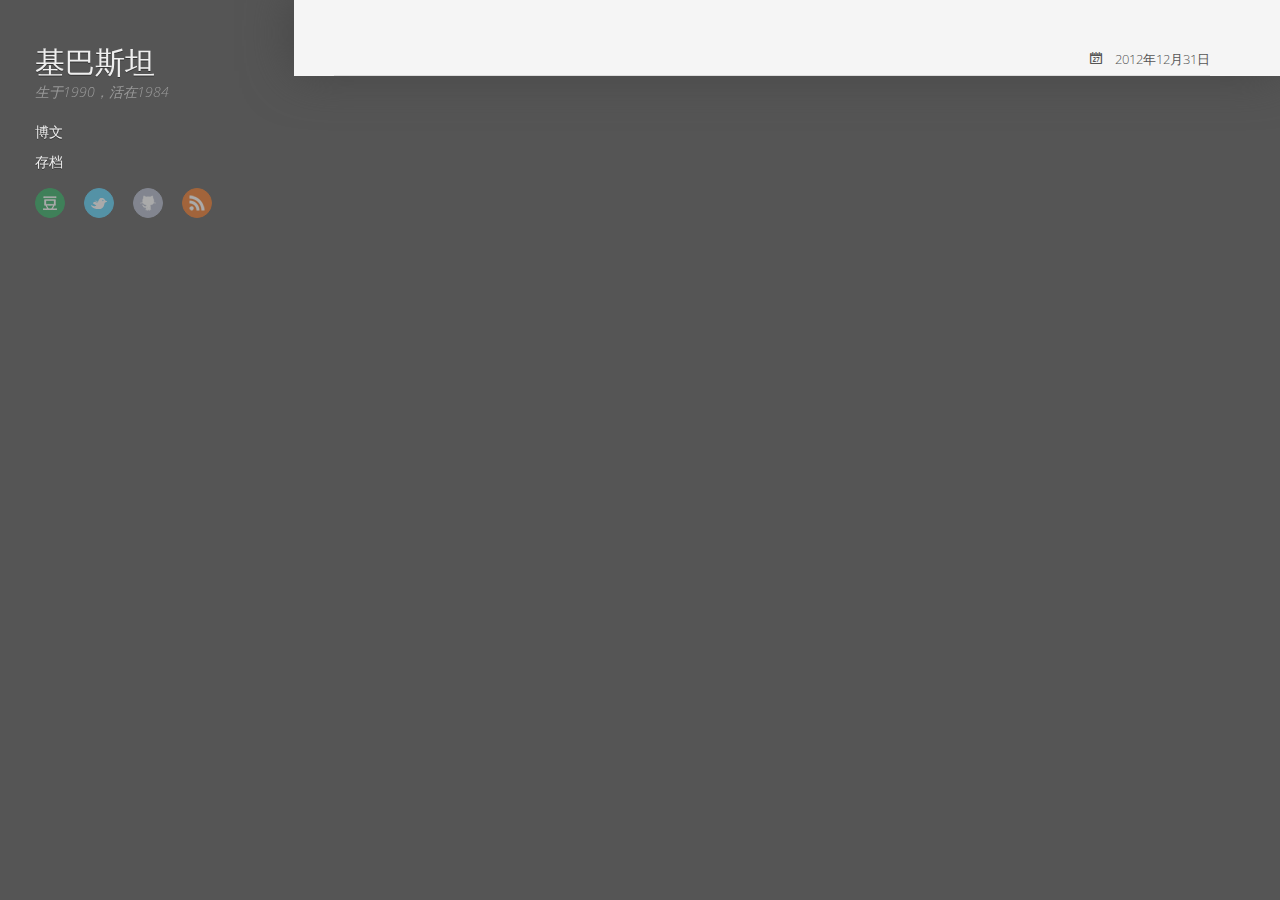
==== index.html @ 993f28a9 "Site updated at 2013-01-02 17:47:49 UTC" ====
<!DOCTYPE HTML>
<html>
<head>
	<meta charset="utf-8">
	<title>基巴斯坦</title>
	<meta name="author" content="宇宙">

	
	<meta name="description" content="看袁“公知”的日志，或许和看公知的文章确实有些类似。类似的不是他说了什么公知也会说的，而在于我们总指出他的“不当措辞”、“态度蛮横”、“煽风点火”，进而基本就“毫无道理”了。“毫无道理”来得很自然，好像膝跳反射。 袁公知很擅长的一点是：用一堆无关紧要的谬误掩盖多少还可能有道理的观点， &hellip;">
	

  <!-- http://t.co/dKP3o1e -->
  <meta name="HandheldFriendly" content="True">
  <meta name="MobileOptimized" content="320">
  <meta name="viewport" content="width=device-width, initial-scale=1">

	<link href="/atom.xml" rel="alternate" title="基巴斯坦" type="application/atom+xml">
	
	<link rel="canonical" href="http://blanchsi.me/">
	<link href="/favicon.png" rel="shortcut icon">
	<link href="/stylesheets/screen.css" media="screen, projection" rel="stylesheet" type="text/css">
	<!--[if lt IE 9]><script src="//html5shiv.googlecode.com/svn/trunk/html5.js"></script><![endif]-->
	<script src="//ajax.googleapis.com/ajax/libs/jquery/1.7.2/jquery.min.js"></script>
	<link href='http://fonts.googleapis.com/css?family=Open+Sans:400italic,400,700' rel='stylesheet' type='text/css'>
	
	

</head>

<body>
	<div class="container">
		<div class="left-col">
			<div class="intrude-less">
			<header id="header" class="inner"><!-- <div class="profilepic">	
	<img src="/images/dp.jpg" alt="Profile Picture" style="width: 160px;">
</div> -->
<h1><a href="/">基巴斯坦</a></h1>
<p class="subtitle">生于1990，活在1984</p>
<nav id="main-nav"><ul class="main">
	<li><a href="/">博文</a></li>
	<li><a href="/blog/archives">存档</a></li>
</ul>
</nav>
<nav id="sub-nav">
	<div class="social">
		
		<a class="douban" href="http://www.douban.com/people/eternalsummer" title="Douban">Douban</a>
		
		
		
		
		<a class="twitter" href="http://twitter.com/qblanc" title="Twitter">Twitter</a>
		
		
		<a class="github" href="https://github.com/theuniverse" title="GitHub">GitHub</a>
		
		
		
		
		
		
		<a class="rss" href="/atom.xml" title="RSS">RSS</a>
		
	</div>
</nav>
<script language="javascript" type="application/javascript" src="http://jquery.offput.ca/js/jquery.timers.js" encode="utf-8"></script>
<script language="javascript" type="application/javascript">
	
	$.getJSON('http://pipes.yahoo.com/pipes/pipe.run?_id=bead1895a1c54faef1c59bbcf92578d8&_render=json&_callback=?', function(value){
		var loves = value.value.items;
		var love_index = 0;

		$("#douban-content").html(loves[love_index].title).fadeIn();
		$(document).everyTime(7000,'show', function(value) {
			love_index += 1;
			if(love_index == 10) love_index = 0;
			$("#douban-content").fadeOut(function(){
				$(this).html(loves[love_index].title).fadeIn();
			});
		});
	});
</script>
<style>
	#douban-broadcast{
		position: absolute;
		bottom: 30px;
	}

	#douban-content{
		color: #eee;
	}
</style>
<div id="douban-broadcast">
	<span id="douban-content"></span>
	<span id="douban-time"></span>
</div>
</header>				
			</div>
		</div>	
		<div class="mid-col">
			
				
			
			<div class="mid-col-container">
				<div id="content" class="inner">


    <article class="post">
	<div class="meta">
		<span class="date">








  


<time datetime="2012-12-31T23:22:00+08:00" pubdate data-updated="true">2012年12月31日</time></span>
		<!-- <span class="tags">

</span> &#8211;>
		
	</div>
	<h1 class="title"><a href="/blog/2012/12/31/worry-leads-to-no-words/">说话太完备，就会什么都没有</a></h1>
	<div class="entry-content">
		<p>看袁“公知”的日志，或许和看公知的文章确实有些类似。类似的不是他说了什么公知也会说的，而在于我们总指出他的“不当措辞”、“态度蛮横”、“煽风点火”，进而基本就“毫无道理”了。“毫无道理”来得很自然，好像膝跳反射。</p>

<p>袁公知很擅长的一点是：<strong>用一堆无关紧要的谬误掩盖多少还可能有道理的观点</strong>，大家都指出很多了，“懒得黑了”四个字着实很精炼。不过，我总觉得说话太完备，就什么话也说不出了。我自己就一贯是这样，虽然这次我似乎写不出很多东西，只是因为上班之后变得太没有营养了。</p>

<p>列几个问题，的确也很让我困惑。“公知”喷得很乐，但我没有得到答案。</p>

<ol>
<li><p>厌恶“B+无限”进而要求改变这一点和“不让人活”是什么关系？支持“B+无限”是让什么人活，什么是“活”，又可能对什么人造成伤害？反对呢？通过给分对学生进行更细致的区分，是如何“不让人活”的？</p></li>
<li><p>很多“B+无限”通过极端平庸的方式实现，比如一张毫无区分度的卷子、点名分占据考评的重要比例、甚至电风扇式给分。方式和结果是相伴相生的，它是好的么？如果好，从什么方面；如果不好，又是什么方面？</p></li>
<li><p>其他阻塞或“绕开”讨论的理由应该怎么对待：学分太多（例如：减少学分会让你支持更反映个人实际掌握水平的给分么？它短期不可能是否就意味着给分改变不可接受？）、课程本身水分大、选课系统中师生彼此追求的“利益最大化”、课程的重要性。</p></li>
<li><p>学生作为需要文凭出去吃饭的人，自然会有一种倾向使大学变成另一种东西（当然这种倾向多种多样，事实上也以各种方式实践着他们认为应然的事）。作为大学的一员，学生的意见是否为王？什么时候学生应当拥有主导性的作用、什么时候应该以其他独立的目的作为指引（学生意见只作为有限的争鸣）？</p></li>
</ol>


<p>水平有限，问出的估计都是很没水平的问题。见谅。</p>

<p>建立了“看见袁涛 - 喷公知”这种联系有助于让我们更像巴甫洛夫的狗。
当然通常我们都不知道自己是不是让人流口水的肉。</p>

		
		
	</div>

</article>

<nav id="pagenavi">
    
    
    <div class="center"><a href="/blog/archives">查看存档</a></div>
</nav></div>
			</div>
			<footer id="footer" class="inner">Copyright &copy; 2013

    宇宙


主题来源：<a href="http://shashankmehta.in/archive/2012/greyshade.html">Shashank Mehta</a></footer>
			<script src="/javascripts/slash.js"></script>
<script src="/javascripts/jquery.fancybox.pack.js"></script>
<script type="text/javascript">
(function($){
	$('.fancybox').fancybox();
})(jQuery);
</script> <!-- Delete or comment this line to disable Fancybox -->


<script type="text/javascript">
      var disqus_shortname = 'cosmos-q';
      
        
        var disqus_script = 'count.js';
      
    (function () {
      var dsq = document.createElement('script'); dsq.type = 'text/javascript'; dsq.async = true;
      dsq.src = 'http://' + disqus_shortname + '.disqus.com/' + disqus_script;
      (document.getElementsByTagName('head')[0] || document.getElementsByTagName('body')[0]).appendChild(dsq);
    }());
</script>





		</div>
	</div>
</body>
</html>
---- stylesheets/screen.css ----
@font-face{font-family:'FontAwesome';src:url("/font/fontawesome-webfont.eot");src:url("/font/fontawesome-webfont.eot?#iefix") format("embedded-opentype"),url("/font/fontawesome-webfont.woff") format("woff"),url("/font/fontawesome-webfont.ttf") format("truetype"),url("/font/fontawesome-webfont.svgz#FontAwesomeRegular") format("svg"),url("/font/fontawesome-webfont.svg#FontAwesomeRegular") format("svg");font-weight:normal;font-style:normal}*{margin:0;padding:0}body{font-family:"HelveticaNeue-Light","Helvetica Neue Light","Helvetica Neue",Helvetica,Arial,sans-serif;font-weight:300;font-size:14px;background:#eee;color:#666}@media screen and (max-width: 1040px){body{margin:0 20px}}@media screen and (max-width: 600px){body{font-size:13px}}h1{font-size:1.8em}h2{font-size:1.5em}h3{font-size:1.3em}a{text-decoration:none;outline-width:0;color:#258fb8}.alignleft{float:left}.alignright{float:right}.clearfix{*zoom:1}.clearfix:after{content:"";display:table;clear:both}.inner{width:1000px;margin:0 auto}@media screen and (max-width: 1040px){.inner{width:100%}}.pullquote-right:before,.pullquote-left:before{padding:0;border:none;content:attr(data-pullquote);float:right;width:45%;margin:.5em 0 1em 1.5em;position:relative;top:7px;font-size:1.4em;line-height:1.45em}.pullquote-left:before{float:left;margin:.5em 1.5em 1em 0}#header{height:30px;padding:30px 0;border-bottom:1px solid #ddd;line-height:30px}@media screen and (max-width: 1040px){#header{height:auto;position:relative;padding-bottom:10px}}#header a{color:#666;-webkit-transition:color 0.3s;-moz-transition:color 0.3s;-ms-transition:color 0.3s;-o-transition:color 0.3s;transition:color 0.3s}#header a:hover{color:#258fb8}#header h1{float:left;font-weight:300;font-size:30px}@media screen and (max-width: 1040px){#header h1{float:none}}#main-nav{float:left;margin-left:30px}@media screen and (max-width: 1040px){#main-nav{float:none;margin-left:0;margin-top:15px}}@media screen and (max-width: 600px){#main-nav>ul{display:none}}#main-nav>ul>li{margin-left:50px;display:-moz-inline-box;-moz-box-orient:vertical;display:inline-block;vertical-align:middle;*vertical-align:auto}#main-nav>ul>li{*display:inline}@media screen and (max-width: 1040px){#main-nav>ul>li{margin-left:0;margin-right:50px}#main-nav>ul>li:last-of-type{margin-right:0}}#main-nav>ul>li:hover>a{color:#258fb8}#main-nav>ul>li>a{padding:38px 0;margin-top:-38px}#main-nav>ul>li>a:after{content:"\f078";color:#ccc;font:12px FontAwesome;padding-left:10px}#main-nav>ul>li>a:only-child:after{content:""}@media screen and (max-width: 1040px){#main-nav>ul>li>a{padding:18px 0}}#main-nav>ul ul{position:absolute;top:60px;left:-15px;z-index:10;white-space:nowrap;background:#ddd;border:1px solid #ccc;list-style:none;display:none;-webkit-box-shadow:0 4px 8px rgba(0,0,0,0.1);-moz-box-shadow:0 4px 8px rgba(0,0,0,0.1);box-shadow:0 4px 8px rgba(0,0,0,0.1);-webkit-border-radius:0 0 5px 5px;-moz-border-radius:0 0 5px 5px;-ms-border-radius:0 0 5px 5px;-o-border-radius:0 0 5px 5px;border-radius:0 0 5px 5px}@media screen and (max-width: 1040px){#main-nav>ul ul{top:40px}}#main-nav>ul ul ul{-webkit-border-radius:0 5px 5px 5px;-moz-border-radius:0 5px 5px 5px;-ms-border-radius:0 5px 5px 5px;-o-border-radius:0 5px 5px 5px;border-radius:0 5px 5px 5px}#main-nav>ul ul li{border-top:1px solid #eee;border-bottom:1px solid #ccc}#main-nav>ul ul li:hover{background:#d5d5d5}#main-nav>ul ul li:first-of-type{border-top:none}#main-nav>ul ul li:first-of-type ul{-webkit-border-radius:0 0 5px 5px;-moz-border-radius:0 0 5px 5px;-ms-border-radius:0 0 5px 5px;-o-border-radius:0 0 5px 5px;border-radius:0 0 5px 5px}#main-nav>ul ul li:last-of-type{border-bottom:none}#main-nav>ul ul li>a{display:block;padding:5px 15px}#main-nav>ul ul li>a:after{content:"\f054";color:#999;font:12px FontAwesome;padding-left:10px}#main-nav>ul ul li>a:hover{color:#666}#main-nav>ul ul li>a:only-child:after{content:""}#main-nav>ul ul ul{top:0;left:100%}#main-nav>ul li{position:relative}#main-nav>ul li:hover>ul{display:block}#main-nav select{display:none;margin-bottom:10px}@media screen and (max-width: 600px){#main-nav select{display:block}}#mobile-nav{display:none;height:37px;position:relative}@media screen and (max-width: 600px){#mobile-nav{display:block}}#mobile-nav a{display:block}#mobile-nav .button{cursor:pointer}#mobile-nav .container{display:none}#mobile-nav .menu{position:relative;width:100%}#mobile-nav .menu .button{background:#f2f2f2;border:1px solid #ddd;color:#999;padding:0 60px 0 10px;position:relative;-webkit-border-radius:5px;-moz-border-radius:5px;-ms-border-radius:5px;-o-border-radius:5px;border-radius:5px}#mobile-nav .menu .button:hover{color:#999}#mobile-nav .menu .button.on{color:#666;-webkit-border-radius:5px 5px 5px 0;-moz-border-radius:5px 5px 5px 0;-ms-border-radius:5px 5px 5px 0;-o-border-radius:5px 5px 5px 0;border-radius:5px 5px 5px 0}#mobile-nav .menu .button.on:before{content:"\f077"}#mobile-nav .menu .button:before{content:"\f078";color:#ddd;font:16px FontAwesome;line-height:30px;position:absolute;top:0;right:40px}#mobile-nav .menu .container{background:#f2f2f2;border:1px solid #ddd;border-top:none;position:absolute;top:31px;z-index:1;-webkit-border-radius:0 0 5px 5px;-moz-border-radius:0 0 5px 5px;-ms-border-radius:0 0 5px 5px;-o-border-radius:0 0 5px 5px;border-radius:0 0 5px 5px}#mobile-nav .menu .container ul{list-style:none}#mobile-nav .menu .container ul ul{margin-left:20px}#mobile-nav .menu .container a{padding:0 10px}#mobile-nav .search{position:absolute;top:0;right:0}#mobile-nav .search .button{background:#ddd;width:30px;height:30px;position:absolute;top:1px;right:-1px;-webkit-border-radius:0 5px 5px 0;-moz-border-radius:0 5px 5px 0;-ms-border-radius:0 5px 5px 0;-o-border-radius:0 5px 5px 0;border-radius:0 5px 5px 0}#mobile-nav .search .button:before{content:"\f002";color:#f2f2f2;font:20px FontAwesome;line-height:30px;position:absolute;top:0;left:7px}#mobile-nav .search .button.on{background:#ccc}#mobile-nav .search .button.on:before{content:"\f00d"}#mobile-nav .search .container{position:absolute;right:51px;z-index:1}#mobile-nav .search input[type="text"]{background:#fff;border:1px solid #ddd;border-right:none;color:#999;font:13px "HelveticaNeue-Light","Helvetica Neue Light","Helvetica Neue",Helvetica,Arial,sans-serif;height:30px;width:100%;padding:0 10px;-webkit-border-radius:5px 0 0 5px;-moz-border-radius:5px 0 0 5px;-ms-border-radius:5px 0 0 5px;-o-border-radius:5px 0 0 5px;border-radius:5px 0 0 5px}@media screen and (max-width: 1040px){#sub-nav{position:absolute;top:30px;right:0}}@media screen and (max-width: 600px){#sub-nav{display:none}}#sub-nav .search{float:left;margin-top:1px;position:relative}@media screen and (max-width: 1040px){#sub-nav .search{float:none;margin-top:15px}}#sub-nav .search:before{content:"\f002";color:#ccc;font:18px FontAwesome;line-height:30px;position:absolute;top:0;right:125px}#sub-nav .search input[type="text"]{background:#f2f2f2;color:#999;border:1px solid #ddd;font:13px "HelveticaNeue-Light","Helvetica Neue Light","Helvetica Neue",Helvetica,Arial,sans-serif;padding:6px 15px 6px 35px;width:100px;-webkit-transition:0.3s;-moz-transition:0.3s;-ms-transition:0.3s;-o-transition:0.3s;transition:0.3s;-webkit-border-radius:15px;-moz-border-radius:15px;-ms-border-radius:15px;-o-border-radius:15px;border-radius:15px}#sub-nav .search input[type="text"]:focus,#sub-nav .search input[type="text"]:active{background:#fff;border-top:1px solid #ccc;color:#666;outline:none}#sub-nav .social{float:left;margin-right:15px}@media screen and (max-width: 1040px){#sub-nav .social{float:none;margin-right:0}#sub-nav .social a:last-of-type{margin-right:0}}#sub-nav .social a{-webkit-border-radius:50%;-moz-border-radius:50%;-ms-border-radius:50%;-o-border-radius:50%;border-radius:50%;display:-moz-inline-box;-moz-box-orient:vertical;display:inline-block;vertical-align:middle;*vertical-align:auto;text-indent:-9999px;margin-right:15px;opacity:0.5;width:28px;height:28px;-webkit-transition:0.3s;-moz-transition:0.3s;-ms-transition:0.3s;-o-transition:0.3s;transition:0.3s}#sub-nav .social a{*display:inline}#sub-nav .social a:hover{opacity:1}#sub-nav .social a.douban{background:url('/images/social/douban.png?1356962051') center no-repeat #2aac5e;border:1px solid #2AAC5E}#sub-nav .social a.douban:hover{border:1px solid #208348}#sub-nav .social a.facebook{background:url('/images/social/facebook.png?1356799279') center no-repeat #3b5998;border:1px solid #3B5998}#sub-nav .social a.facebook:hover{border:1px solid #2d4373}#sub-nav .social a.google{background:url('/images/social/google.png?1356799279') center no-repeat #c83d20;border:1px solid #C83D20}#sub-nav .social a.google:hover{border:1px solid #9c3019}#sub-nav .social a.twitter{background:url('/images/social/twitter.png?1356799279') center no-repeat #55cff8;border:1px solid #55CFF8}#sub-nav .social a.twitter:hover{border:1px solid #24c1f6}#sub-nav .social a.github{background:url('/images/social/github.png?1356799279') center no-repeat #afb6ca;border:1px solid #afb6ca}#sub-nav .social a.github:hover{border:1px solid #909ab6}#sub-nav .social a.linkedin{background:url('/images/social/linkedin.png?1356799279') center no-repeat #005a87;border:1px solid #005A87}#sub-nav .social a.linkedin:hover{border:1px solid #003854}#sub-nav .social a.pinterest{background:url('/images/social/pinterest.png?1356799279') center no-repeat #be4037;border:1px solid #be4037}#sub-nav .social a.pinterest:hover{border:1px solid #96332c}#sub-nav .social a.delicious{background:url('/images/social/delicious.png?1356799279') center no-repeat #3271cb;border:1px solid #3271cb}#sub-nav .social a.delicious:hover{border:1px solid #285aa2}#sub-nav .social a.pinboard{background:url('/images/social/pinboard.png?1356799279') center no-repeat #0066c8;border:1px solid #3a729f}#sub-nav .social a.pinboard:hover{border:1px solid #0052cc}#sub-nav .social a.rss{background:url('/images/social/rss.png?1356799279') center no-repeat #ef7522;border:1px solid #EF7522}#sub-nav .social a.rss:hover{border:1px solid #cf5d0f}#pagenavi{padding:20px 0;height:20px;line-height:20px;position:relative;border-top:1px solid #fff;border-bottom:1px solid #ddd}#pagenavi a:hover{text-decoration:underline}#pagenavi .prev,#pagenavi .next{position:absolute}#pagenavi .prev{padding-left:30px;left:0}#pagenavi .prev:before{content:"\f060";font:1.3em FontAwesome;position:absolute;left:0}#pagenavi .next{padding-right:30px;right:0}#pagenavi .next:before{content:"\f061";font:1.3em FontAwesome;position:absolute;right:0}#pagenavi .center{text-align:center;width:100%;display:block}@media screen and (max-width: 400px){#pagenavi .center{display:none}}article{border-bottom:1px solid #ddd;border-top:1px solid #fff;padding:30px 0;position:relative}@media screen and (max-width: 800px){article{padding-bottom:15px}}@media screen and (max-width: 600px){article{padding:15px 0}}article h1.title{font-weight:300;line-height:35px;margin-bottom:20px}article h1.title a{color:#666}article .entry-content{line-height:1.5;text-align:justify}article .entry-content a:hover{text-decoration:underline}article .entry-content .more-link{display:block;margin-top:16px;padding-left:30px;position:relative}article .entry-content .more-link:before{content:"\f061";font:1.3em FontAwesome;line-height:1.6em;position:absolute;left:0}article .entry-content p,article .entry-content blockquote,article .entry-content ul,article .entry-content ol,article .entry-content dl,article .entry-content table,article .entry-content iframe,article .entry-content h1,article .entry-content h2,article .entry-content h3,article .entry-content h4,article .entry-content h5,article .entry-content h6,article .entry-content .video-container{margin-top:10px}article .entry-content ul,article .entry-content ol,article .entry-content dl{margin-left:20px}article .entry-content ul ul,article .entry-content ul ol,article .entry-content ul dl,article .entry-content ol ul,article .entry-content ol ol,article .entry-content ol dl,article .entry-content dl ul,article .entry-content dl ol,article .entry-content dl dl{margin-top:0}article .entry-content strong{font-weight:bold}article .entry-content em{font-style:italic}article .entry-content p{margin-top:10px}article .entry-content h2{font-weight:300;border-bottom:1px solid #ddd;position:relative}article .entry-content h2:before{content:"";position:absolute;bottom:-2px;border-bottom:1px solid #fff;width:100%}article .entry-content img,article .entry-content video{max-width:100%;height:auto}article .entry-content blockquote{background:#ddd;border-left:5px solid #ccc;padding:15px 20px;margin-top:10px}article .entry-content blockquote>p:first-of-type{margin-top:0}article .entry-content iframe{border:none}article .entry-content table{background:#ddd;border:1px solid #ccc;border-spacing:0;margin-top:10px}article .entry-content table th{background:#ccc;padding:0 15px}article .entry-content table td{text-align:center}article .entry-content table tr:nth-of-type(2n){background:#d5d5d5}article .entry-content .caption{display:block;font-size:0.9em;color:#999;padding-left:25px;position:relative}article .entry-content .caption:before{content:"\f040";color:#ccc;font:1.3em FontAwesome;line-height:1.6em;position:absolute;left:0}article .entry-content .video-container{position:relative;padding-bottom:56.25%;padding-top:30px;height:0;overflow:hidden}article .entry-content .video-container iframe,article .entry-content .video-container object,article .entry-content .video-container embed{position:absolute;top:0;left:0;width:100%;height:100%;margin-top:0}.share{padding:15px 0;height:16px;border-top:1px solid #fff;border-bottom:1px solid #ddd}.post h1.title,.post .entry-content{margin-left:200px}@media screen and (max-width: 800px){.post h1.title,.post .entry-content{margin-left:0}}.post .meta{position:absolute;top:85px;line-height:2;font-size:0.9em;color:#999;width:170px}@media screen and (max-width: 800px){.post .meta{margin-top:15px;position:static;width:auto}}.post .meta a{color:#999;-webkit-transition:0.3s;-moz-transition:0.3s;-ms-transition:0.3s;-o-transition:0.3s;transition:0.3s}.post .meta a:hover{color:#666}.post .meta .date,.post .meta .tags,.post .meta .comments{padding-left:30px;position:relative}.post .meta .date:before,.post .meta .tags:before,.post .meta .comments:before{color:#ccc;font:1.3em FontAwesome;line-height:1.6em;position:absolute;left:0}@media screen and (max-width: 800px){.post .meta .date,.post .meta .tags,.post .meta .comments{display:-moz-inline-box;-moz-box-orient:vertical;display:inline-block;vertical-align:middle;*vertical-align:auto;margin-right:30px}.post .meta .date,.post .meta .tags,.post .meta .comments{*display:inline}}.post .meta .date:before{content:"\f073"}.post .meta .tags:before{content:"\f02c"}.post .meta .comments:before{content:"\f075"}.archives{position:relative}.archives:last-of-type:before{content:"";position:absolute;bottom:0;width:200px;border-top:1px solid #ddd}.archives .year{line-height:35px;width:200px;position:absolute;top:0;padding-top:15px;border-top:1px solid #fff}.archives .year:before{content:"";position:absolute;top:-2px;width:100%;border-top:1px solid #ddd}@media screen and (max-width: 600px){.archives .year{position:relative;width:100%}}.archives article{margin-left:200px;padding:15px 0}@media screen and (max-width: 600px){.archives article{margin-left:0}.archives article:first-of-type{border-top:none;padding-top:30px}}.archives article .title{margin-bottom:0}.archives article .meta{color:#999;font-size:0.9em;line-height:2;margin-top:15px}@media screen and (max-width: 600px){.archives article .meta{display:none}}.archives article .meta span{margin-right:30px;display:-moz-inline-box;-moz-box-orient:vertical;display:inline-block;vertical-align:middle;*vertical-align:auto}.archives article .meta span{*display:inline}.archives article .meta span:before{color:#ccc;font:1.3em FontAwesome;padding-right:10px}.archives article .meta a{color:#999;-webkit-transition:0.3s;-moz-transition:0.3s;-ms-transition:0.3s;-o-transition:0.3s;transition:0.3s}.archives article .meta a:hover{color:#666}.archives article .meta .date:before{content:"\f073"}.archives article .meta .tags:before{content:"\f02c"}.archives article .meta .comments:before{content:"\f075"}#comment{padding:30px 0;border-top:1px solid #fff;border-bottom:1px solid #ddd}#comment h1.title{font-size:20px;font-weight:300;line-height:35px;margin-bottom:20px}footer{padding:15px 0;border-top:1px solid #fff;text-align:center;font-size:0.9em}article code,article pre{background:#ddd;border:1px solid #ccc;font-family:Menlo,Monaco,"Andale Mono","lucida console","Courier New",monospace}article code{font-size:0.9em;padding:1px 3px;margin:0 3px;-webkit-border-radius:5px;-moz-border-radius:5px;-ms-border-radius:5px;-o-border-radius:5px;border-radius:5px}article pre{font-size:1/0.9em;line-height:1.5;margin-top:10px;padding:5px 15px;overflow-x:auto;-webkit-border-radius:5px;-moz-border-radius:5px;-ms-border-radius:5px;-o-border-radius:5px;border-radius:5px}article pre code{background:none;border:none;padding:0;margin:0;-webkit-border-radius:0;-moz-border-radius:0;-ms-border-radius:0;-o-border-radius:0;border-radius:0}figure.code{background:#ddd;border:1px solid #ccc;margin-top:10px;padding:5px 15px;-webkit-border-radius:5px;-moz-border-radius:5px;-ms-border-radius:5px;-o-border-radius:5px;border-radius:5px}figure.code figcaption{font-size:0.9em;position:relative}figure.code figcaption span{margin:-5px -15px 0;padding:5px 15px;display:block;background:-webkit-gradient(linear, 50% 0%, 50% 100%, color-stop(0%, #cccccc), color-stop(100%, #dddddd));background:-webkit-linear-gradient(top, #cccccc,#dddddd);background:-moz-linear-gradient(top, #cccccc,#dddddd);background:-o-linear-gradient(top, #cccccc,#dddddd);background:-ms-linear-gradient(top, #cccccc,#dddddd);background:linear-gradient(top, #cccccc,#dddddd)}figure.code figcaption span:empty{display:none}figure.code figcaption a{position:absolute;top:5px;right:0}figure.code code,figure.code pre{background:none;border:none;padding:0;margin:0;-webkit-border-radius:0;-moz-border-radius:0;-ms-border-radius:0;-o-border-radius:0;border-radius:0}figure.code .highlight{overflow-x:auto}figure.code .line-numbers{border-right:1px solid #ccc;font-family:Menlo,Monaco,"Andale Mono","lucida console","Courier New",monospace;padding-right:15px;text-align:right}figure.code table{border:none;text-align:left;margin-top:0}figure.code table td{text-align:left}figure.code td.code{width:100%;padding-left:15px}.entry-content .gist{background:#ddd;color:#666;padding:30px 15px 5px;margin-top:10px;border:1px solid #ccc;position:relative;overflow:hidden;-webkit-border-radius:5px;-moz-border-radius:5px;-ms-border-radius:5px;-o-border-radius:5px;border-radius:5px}.entry-content .gist .gist-file{margin:0}.entry-content .gist .gist-file .gist-data{background:none;border:none}.entry-content .gist .gist-file .gist-data pre{font:0.9em Menlo,Monaco,"Andale Mono","lucida console","Courier New",monospace;line-height:1.5}.entry-content .gist .gist-file .gist-meta{font:300 0.9em "HelveticaNeue-Light","Helvetica Neue Light","Helvetica Neue",Helvetica,Arial,sans-serif;line-height:1.5;margin:0 -16px -6px;padding:5px 15px;background:-webkit-gradient(linear, 50% 0%, 50% 100%, color-stop(0%, #dddddd), color-stop(100%, #cccccc));background:-webkit-linear-gradient(top, #dddddd,#cccccc);background:-moz-linear-gradient(top, #dddddd,#cccccc);background:-o-linear-gradient(top, #dddddd,#cccccc);background:-ms-linear-gradient(top, #dddddd,#cccccc);background:linear-gradient(top, #dddddd,#cccccc)}.entry-content .gist .gist-file .gist-meta a{color:#258fb8}.entry-content .gist .gist-file .gist-meta a:first-of-type{position:absolute;top:5px;right:15px;z-index:1}.entry-content .gist .gist-file .gist-meta a:nth-of-type(2){position:absolute;top:0;left:0;padding:5px 15px;width:100%;background:-webkit-gradient(linear, 50% 0%, 50% 100%, color-stop(0%, #cccccc), color-stop(100%, #dddddd));background:-webkit-linear-gradient(top, #cccccc,#dddddd);background:-moz-linear-gradient(top, #cccccc,#dddddd);background:-o-linear-gradient(top, #cccccc,#dddddd);background:-ms-linear-gradient(top, #cccccc,#dddddd);background:linear-gradient(top, #cccccc,#dddddd)}figure.code .c,.gist-highlight .c{color:#93a1a1 !important;font-style:italic !important}figure.code .cm,.gist-highlight .cm{color:#93a1a1 !important;font-style:italic !important}figure.code .cp,.gist-highlight .cp{color:#93a1a1 !important;font-style:italic !important}figure.code .c1,.gist-highlight .c1{color:#93a1a1 !important;font-style:italic !important}figure.code .cs,.gist-highlight .cs{color:#93a1a1 !important;font-weight:bold !important;font-style:italic !important}figure.code .err,.gist-highlight .err{color:#dc322f !important;background:none !important}figure.code .k,.gist-highlight .k{color:#cb4b16 !important}figure.code .o,.gist-highlight .o{color:#586e75 !important;font-weight:bold !important}figure.code .p,.gist-highlight .p{color:#586e75 !important}figure.code .ow,.gist-highlight .ow{color:#2aa198 !important;font-weight:bold !important}figure.code .gd,.gist-highlight .gd{color:#586e75 !important;background-color:#f4c5b6 !important;display:inline-block}figure.code .gd .x,.gist-highlight .gd .x{color:#586e75 !important;background-color:#f1b1a4 !important;display:inline-block}figure.code .ge,.gist-highlight .ge{color:#586e75 !important;font-style:italic !important}figure.code .gh,.gist-highlight .gh{color:#93a1a1 !important}figure.code .gi,.gist-highlight .gi{color:#586e75 !important;background-color:#e5e3b5 !important;display:inline-block}figure.code .gi .x,.gist-highlight .gi .x{color:#586e75 !important;background-color:#cdd088 !important;display:inline-block}figure.code .gs,.gist-highlight .gs{color:#586e75 !important;font-weight:bold !important}figure.code .gu,.gist-highlight .gu{color:#6c71c4 !important}figure.code .kc,.gist-highlight .kc{color:#859900 !important;font-weight:bold !important}figure.code .kd,.gist-highlight .kd{color:#268bd2 !important}figure.code .kp,.gist-highlight .kp{color:#cb4b16 !important;font-weight:bold !important}figure.code .kr,.gist-highlight .kr{color:#d33682 !important;font-weight:bold !important}figure.code .kt,.gist-highlight .kt{color:#2aa198 !important}figure.code .n,.gist-highlight .n{color:#268bd2 !important}figure.code .na,.gist-highlight .na{color:#268bd2 !important}figure.code .nb,.gist-highlight .nb{color:#859900 !important}figure.code .nc,.gist-highlight .nc{color:#d33682 !important}figure.code .no,.gist-highlight .no{color:#b58900 !important}figure.code .nl,.gist-highlight .nl{color:#859900 !important}figure.code .ne,.gist-highlight .ne{color:#268bd2 !important;font-weight:bold !important}figure.code .nf,.gist-highlight .nf{color:#268bd2 !important;font-weight:bold !important}figure.code .nn,.gist-highlight .nn{color:#b58900 !important}figure.code .nt,.gist-highlight .nt{color:#268bd2 !important;font-weight:bold !important}figure.code .nx,.gist-highlight .nx{color:#b58900 !important}figure.code .vg,.gist-highlight .vg{color:#268bd2 !important}figure.code .vi,.gist-highlight .vi{color:#268bd2 !important}figure.code .nv,.gist-highlight .nv{color:#268bd2 !important}figure.code .mf,.gist-highlight .mf{color:#2aa198 !important}figure.code .m,.gist-highlight .m{color:#2aa198 !important}figure.code .mh,.gist-highlight .mh{color:#2aa198 !important}figure.code .mi,.gist-highlight .mi{color:#2aa198 !important}figure.code .s,.gist-highlight .s{color:#2aa198 !important}figure.code .sd,.gist-highlight .sd{color:#2aa198 !important}figure.code .s2,.gist-highlight .s2{color:#2aa198 !important}figure.code .se,.gist-highlight .se{color:#dc322f !important}figure.code .si,.gist-highlight .si{color:#268bd2 !important}figure.code .sr,.gist-highlight .sr{color:#2aa198 !important}figure.code .s1,.gist-highlight .s1{color:#2aa198 !important}#banner{color:#999;padding:30px 0;line-height:30px;text-align:center;position:relative;display:none;border-top:1px solid #fff;border-bottom:1px solid #ddd}#banner:hover a{color:#258fb8}#banner a{color:#999;-webkit-transition:0.3s;-moz-transition:0.3s;-ms-transition:0.3s;-o-transition:0.3s;transition:0.3s}#banner a:hover{text-decoration:underline}#banner small{position:absolute;right:0;bottom:0}#banner .loading{background:url('/images/loading_pacman.gif?1356799279') center no-repeat;text-indent:-9999px}#banner .container{height:30px;overflow:hidden;position:relative;display:none}#banner .container .feed{list-style:none;position:absolute;top:0;width:100%}#banner .container .feed li{position:relative}#banner .container .feed li small{position:absolute;right:0}/* fancyBox v2.0.6 fancyapps.com | fancyapps.com/fancybox/#license */.fancybox-tmp iframe,.fancybox-tmp object{vertical-align:top;padding:0;margin:0}.fancybox-wrap{position:absolute;top:0;left:0;z-index:8020}.fancybox-skin{position:relative;padding:0;margin:0;background:#f9f9f9;color:#444;text-shadow:none;-webkit-border-radius:4px;-moz-border-radius:4px;-ms-border-radius:4px;-o-border-radius:4px;border-radius:4px}.fancybox-opened{z-index:8030}.fancybox-opened .fancybox-skin{-webkit-box-shadow:0 10px 25px rgba(0,0,0,0.5);-moz-box-shadow:0 10px 25px rgba(0,0,0,0.5);box-shadow:0 10px 25px rgba(0,0,0,0.5)}.fancybox-outer,.fancybox-inner{padding:0;margin:0;position:relative;outline:none}.fancybox-inner{overflow:hidden}.fancybox-type-iframe .fancybox-inner{-webkit-overflow-scrolling:touch}.fancybox-error{color:#444;font:14px/20px "Helvetica Neue",Helvetica,Arial,sans-serif;margin:0;padding:10px}.fancybox-image,.fancybox-iframe{display:block;width:100%;height:100%;border:0;padding:0;margin:0;vertical-align:top}.fancybox-image{max-width:100%;max-height:100%}#fancybox-loading,.fancybox-close,.fancybox-prev span,.fancybox-next span{background-image:url('/images/fancybox/fancybox_sprite.png?1356799279')}#fancybox-loading{position:fixed;top:50%;left:50%;margin-top:-22px;margin-left:-22px;background-position:0 -108px;opacity:0.8;cursor:pointer;z-index:8020}#fancybox-loading div{width:44px;height:44px;background:url('/images/fancybox/fancybox_loading.gif?1356799279') center center no-repeat}.fancybox-close{position:absolute;top:-18px;right:-18px;width:36px;height:36px;cursor:pointer;z-index:8040}.fancybox-nav{position:absolute;top:0;width:40%;height:100%;cursor:pointer;background:transparent url('/images/fancybox/blank.gif?1356799279');-webkit-tap-highlight-color:rgba(0,0,0,0);z-index:8040}.fancybox-prev{left:0}.fancybox-next{right:0}.fancybox-nav span{position:absolute;top:50%;width:36px;height:34px;margin-top:-18px;cursor:pointer;z-index:8040;visibility:hidden}.fancybox-prev span{left:20px;background-position:0 -36px}.fancybox-next span{right:20px;background-position:0 -72px}.fancybox-nav:hover span{visibility:visible}.fancybox-tmp{position:absolute;top:-9999px;left:-9999px;padding:0;overflow:visible;visibility:hidden}#fancybox-overlay{position:absolute;top:0;left:0;overflow:hidden;display:none;z-index:8010;background:#000}#fancybox-overlay.overlay-fixed{position:fixed;bottom:0;right:0}.fancybox-title{visibility:hidden;font:normal 13px/20px "Helvetica Neue",Helvetica,Arial,sans-serif;position:relative;text-shadow:none;z-index:8050}.fancybox-opened .fancybox-title{visibility:visible}.fancybox-title-float-wrap{position:absolute;bottom:0;right:50%;margin-bottom:-35px;z-index:8030;text-align:center}.fancybox-title-float-wrap .child{display:inline-block;margin-right:-100%;padding:2px 20px;background:transparent;background:rgba(0,0,0,0.8);text-shadow:0 1px 2px #222;color:#FFF;font-weight:bold;line-height:24px;white-space:nowrap;-webkit-border-radius:15px;-moz-border-radius:15px;-ms-border-radius:15px;-o-border-radius:15px;border-radius:15px}.fancybox-title-outside-wrap{position:relative;margin-top:10px;color:#fff}.fancybox-title-inside-wrap{margin-top:10px}.fancybox-title-over-wrap{position:absolute;bottom:0;left:0;color:#fff;padding:10px;background:#000;background:rgba(0,0,0,0.8)}body{background:#555555;font-family:"Open Sans", "HelveticaNeue-Light","Helvetica Neue Light","Helvetica Neue",Helvetica,Arial,sans-serif}::selection,::-moz-selection,::-webkit-selection{background-color:#777;color:#eee}#header{height:auto;border-bottom:none}#header .subtitle{color:#999;font-style:italic}#header #sub-nav{float:none;position:relative}#header #sub-nav .social{float:none}#header #sub-nav .search{float:none}#header #sub-nav .search .alignright{float:none}#header h1{float:none}#header #main-nav{float:none;margin-left:0px}#header #main-nav ul li{margin-left:0px;display:block}#header #main-nav ul li a{padding:0px 0px}.container .credit-box{color:#AAA;font-size:.8em;position:fixed;bottom:20px;left:40px}.container .credit-box a{color:inherit;text-decoration:underline}.container .mid-col{float:right;width:77%;background:whitesmoke;box-shadow:#444 0px -5px 50px}.container .mid-col .mid-col-container{padding:15px 70px 0px 40px}.container .mid-col .mid-col-container #content{width:100%}.container .mid-col .mid-col-container #content article{border-top:none}.container .mid-col .mid-col-container #content article .title{margin-left:0px}.container .mid-col .mid-col-container #content article .entry-content{margin-left:0px}.container .mid-col .mid-col-container #content article .entry-content .gist .gist-file .gist-data .line_numbers{line-height:inherit}.container .mid-col .mid-col-container #content article .entry-content .gist .gist-file .gist-data pre{line-height:inherit}.container .mid-col .mid-col-container #content article .entry-content h2{font-size:1.3em;color:#574C4C;border-bottom:none}.container .mid-col .mid-col-container #content article .entry-content h2::before{border-bottom:none}.container .mid-col .mid-col-container #content article .entry-content blockquote{border-left:5px solid #777;background:#FCFCFC}.container .mid-col .mid-col-container #content article .entry-content table{line-height:1.2em}.container .mid-col .mid-col-container #content article .entry-content table td{text-align:left}.container .mid-col .mid-col-container #content article .meta{position:relative;float:right;top:0px;color:#555;text-align:right;width:auto}.container .mid-col .mid-col-container #content article .meta .date::before{color:#555;position:relative;margin-right:10px}.container .mid-col .mid-col-container #content article .meta .tags::before{color:#999;position:relative;margin-right:10px}.container .mid-col .mid-col-container #content article h1.title a{color:#333;-webkit-transition:color 0.3s;-moz-transition:color 0.3s;-o-transition:color 0.3s;transition:color 0.3s}.container .mid-col .mid-col-container #content article h1.title a:hover{color:#777;-webkit-transition:color 0.3s;-moz-transition:color 0.3s;-o-transition:color 0.3s;transition:color 0.3s}.container .mid-col footer{width:100%}.container .left-col:hover{opacity:1}.container .left-col{width:23%;position:fixed;opacity:.3;-webkit-transition:all .2s ease-in;-moz-transition:all .2s ease-in;-o-transition:all .2s ease-in;-ms-transition:all .2s ease-in;transition:all .2s ease-in;height:100%}.container .left-col .intrude-less{width:80%}.container .left-col #header{width:100%;padding:20% 0% 0% 15%}.container .left-col #header #main-nav{margin-top:10px}.container .left-col #header .profilepic img{border-radius:50%;-moz-border-radius:50%;-webkit-border-radius:50%}.container .left-col #header a{color:#EFEFEF;text-shadow:0 1px #333}.container .left-col #header a:hover{color:#777}.container .left-col #header #sub-nav{margin-top:10px}.container .left-col #header #sub-nav .search::before{left:10px}.container .left-col #header #sub-nav .social{margin-bottom:10px}.archives .title{font-size:1.2em}.archives article .meta{line-height:1.5em;margin-top:0}.archives article .meta span::before{padding-right:0}a{color:#777}a:hover{color:#777}@media screen and (max-width: 1040px){body{margin:0 0}}@media screen and (max-width: 700px){.container .credit-box{display:none}.container .left-col{position:relative;width:100%;opacity:1}.container .left-col .intrude-less{margin:auto auto}.container .left-col #header{padding:40px 0px;text-align:center}.container .left-col #header #sub-nav{display:block}.container .left-col #header #main-nav ul{display:block}.container .left-col #header #main-nav ul li{display:inline;margin-right:10px;margin-left:10px}.container .left-col #header #main-nav ul li a::after{padding-left:0}.container .left-col #header #douban-broadcast{bottom:-30px;width:100%;color:#333;border-bottom:1px dashed #BBB}.container .left-col #header #douban-broadcast #douban-content{color:#999;text-shadow:1px 1px white}.container .mid-col{float:none;width:100%}.container .mid-col .mid-col-container{padding:45px 15px 0}.container .mid-col .mid-col-container #content article .meta{float:none}}
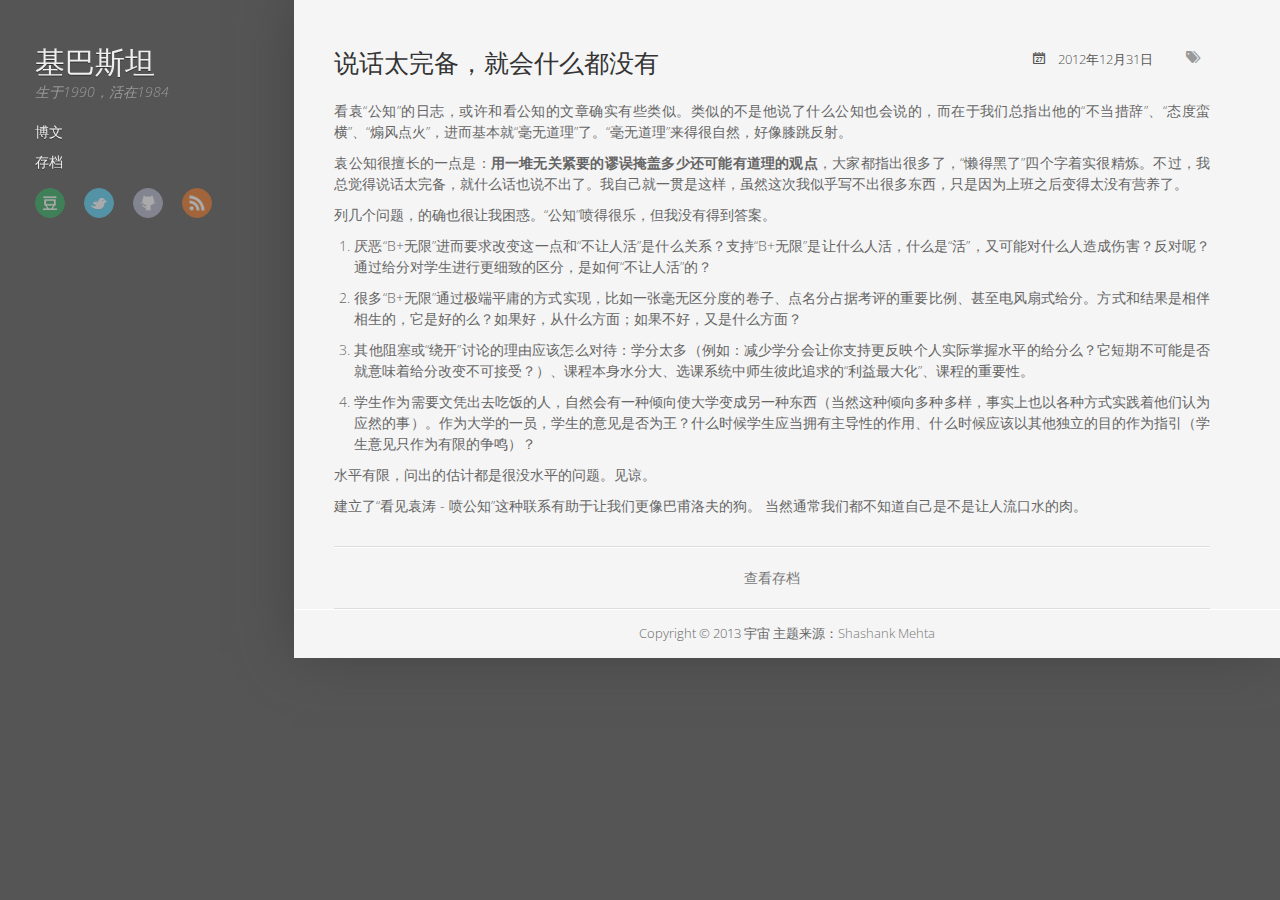
==== commit 6ee39add: "Site updated at 2013-01-02 17:49:47 UTC" ====
--- a/index.html
+++ b/index.html
@@ -121,9 +121,9 @@
 
 
 <time datetime="2012-12-31T23:22:00+08:00" pubdate data-updated="true">2012年12月31日</time></span>
-		<!-- <span class="tags">
+		<span class="tags">
 
-</span> &#8211;>
+</span>
 		
 	</div>
 	<h1 class="title"><a href="/blog/2012/12/31/worry-leads-to-no-words/">说话太完备，就会什么都没有</a></h1>
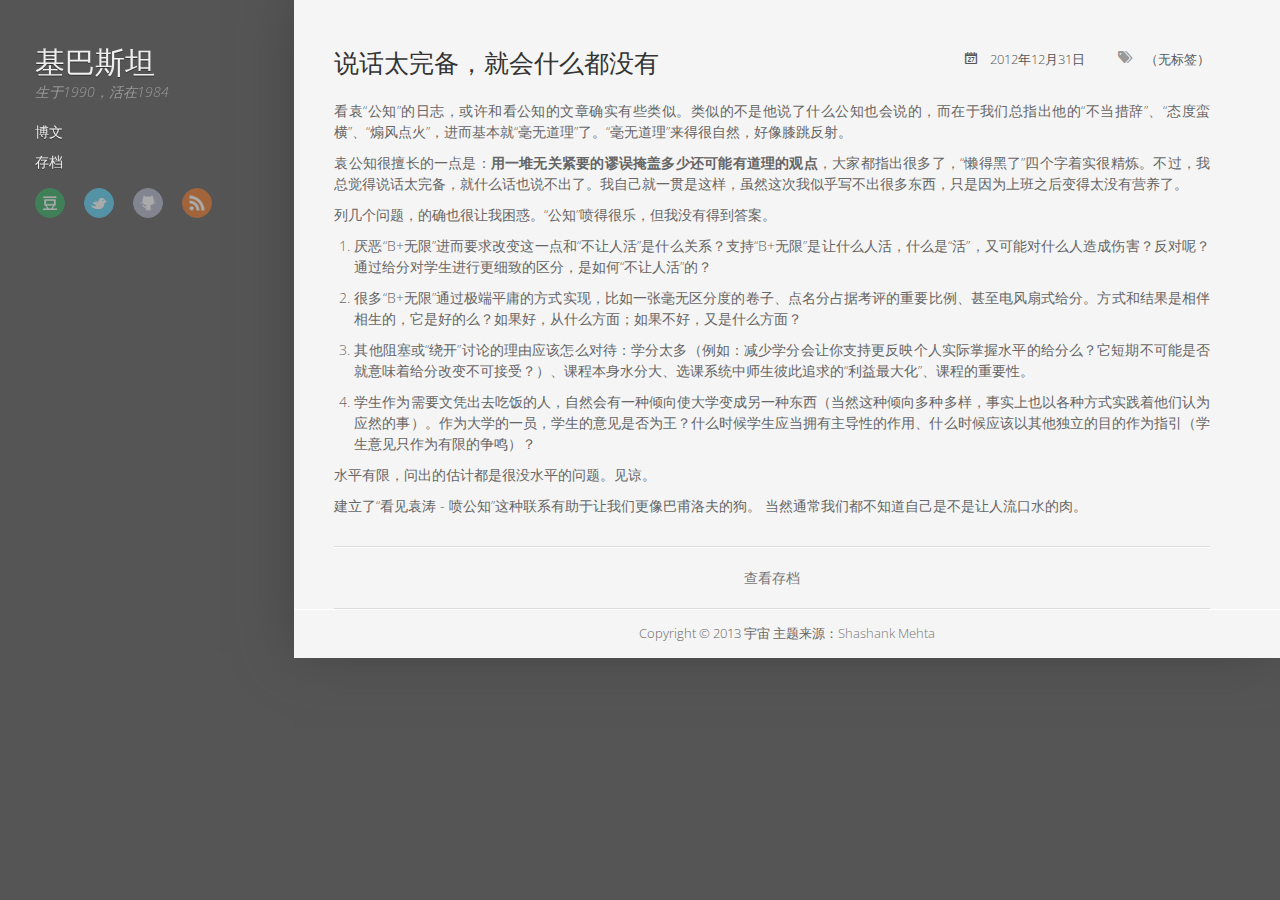
==== commit c42c5b2f: "Site updated at 2013-01-02 18:07:49 UTC" ====
--- a/index.html
+++ b/index.html
@@ -123,6 +123,8 @@
 <time datetime="2012-12-31T23:22:00+08:00" pubdate data-updated="true">2012年12月31日</time></span>
 		<span class="tags">
 
+	（无标签）
+
 </span>
 		
 	</div>
--- a/stylesheets/screen.css
+++ b/stylesheets/screen.css
@@ -1 +1 @@
-@font-face{font-family:'FontAwesome';src:url("/font/fontawesome-webfont.eot");src:url("/font/fontawesome-webfont.eot?#iefix") format("embedded-opentype"),url("/font/fontawesome-webfont.woff") format("woff"),url("/font/fontawesome-webfont.ttf") format("truetype"),url("/font/fontawesome-webfont.svgz#FontAwesomeRegular") format("svg"),url("/font/fontawesome-webfont.svg#FontAwesomeRegular") format("svg");font-weight:normal;font-style:normal}*{margin:0;padding:0}body{font-family:"HelveticaNeue-Light","Helvetica Neue Light","Helvetica Neue",Helvetica,Arial,sans-serif;font-weight:300;font-size:14px;background:#eee;color:#666}@media screen and (max-width: 1040px){body{margin:0 20px}}@media screen and (max-width: 600px){body{font-size:13px}}h1{font-size:1.8em}h2{font-size:1.5em}h3{font-size:1.3em}a{text-decoration:none;outline-width:0;color:#258fb8}.alignleft{float:left}.alignright{float:right}.clearfix{*zoom:1}.clearfix:after{content:"";display:table;clear:both}.inner{width:1000px;margin:0 auto}@media screen and (max-width: 1040px){.inner{width:100%}}.pullquote-right:before,.pullquote-left:before{padding:0;border:none;content:attr(data-pullquote);float:right;width:45%;margin:.5em 0 1em 1.5em;position:relative;top:7px;font-size:1.4em;line-height:1.45em}.pullquote-left:before{float:left;margin:.5em 1.5em 1em 0}#header{height:30px;padding:30px 0;border-bottom:1px solid #ddd;line-height:30px}@media screen and (max-width: 1040px){#header{height:auto;position:relative;padding-bottom:10px}}#header a{color:#666;-webkit-transition:color 0.3s;-moz-transition:color 0.3s;-ms-transition:color 0.3s;-o-transition:color 0.3s;transition:color 0.3s}#header a:hover{color:#258fb8}#header h1{float:left;font-weight:300;font-size:30px}@media screen and (max-width: 1040px){#header h1{float:none}}#main-nav{float:left;margin-left:30px}@media screen and (max-width: 1040px){#main-nav{float:none;margin-left:0;margin-top:15px}}@media screen and (max-width: 600px){#main-nav>ul{display:none}}#main-nav>ul>li{margin-left:50px;display:-moz-inline-box;-moz-box-orient:vertical;display:inline-block;vertical-align:middle;*vertical-align:auto}#main-nav>ul>li{*display:inline}@media screen and (max-width: 1040px){#main-nav>ul>li{margin-left:0;margin-right:50px}#main-nav>ul>li:last-of-type{margin-right:0}}#main-nav>ul>li:hover>a{color:#258fb8}#main-nav>ul>li>a{padding:38px 0;margin-top:-38px}#main-nav>ul>li>a:after{content:"\f078";color:#ccc;font:12px FontAwesome;padding-left:10px}#main-nav>ul>li>a:only-child:after{content:""}@media screen and (max-width: 1040px){#main-nav>ul>li>a{padding:18px 0}}#main-nav>ul ul{position:absolute;top:60px;left:-15px;z-index:10;white-space:nowrap;background:#ddd;border:1px solid #ccc;list-style:none;display:none;-webkit-box-shadow:0 4px 8px rgba(0,0,0,0.1);-moz-box-shadow:0 4px 8px rgba(0,0,0,0.1);box-shadow:0 4px 8px rgba(0,0,0,0.1);-webkit-border-radius:0 0 5px 5px;-moz-border-radius:0 0 5px 5px;-ms-border-radius:0 0 5px 5px;-o-border-radius:0 0 5px 5px;border-radius:0 0 5px 5px}@media screen and (max-width: 1040px){#main-nav>ul ul{top:40px}}#main-nav>ul ul ul{-webkit-border-radius:0 5px 5px 5px;-moz-border-radius:0 5px 5px 5px;-ms-border-radius:0 5px 5px 5px;-o-border-radius:0 5px 5px 5px;border-radius:0 5px 5px 5px}#main-nav>ul ul li{border-top:1px solid #eee;border-bottom:1px solid #ccc}#main-nav>ul ul li:hover{background:#d5d5d5}#main-nav>ul ul li:first-of-type{border-top:none}#main-nav>ul ul li:first-of-type ul{-webkit-border-radius:0 0 5px 5px;-moz-border-radius:0 0 5px 5px;-ms-border-radius:0 0 5px 5px;-o-border-radius:0 0 5px 5px;border-radius:0 0 5px 5px}#main-nav>ul ul li:last-of-type{border-bottom:none}#main-nav>ul ul li>a{display:block;padding:5px 15px}#main-nav>ul ul li>a:after{content:"\f054";color:#999;font:12px FontAwesome;padding-left:10px}#main-nav>ul ul li>a:hover{color:#666}#main-nav>ul ul li>a:only-child:after{content:""}#main-nav>ul ul ul{top:0;left:100%}#main-nav>ul li{position:relative}#main-nav>ul li:hover>ul{display:block}#main-nav select{display:none;margin-bottom:10px}@media screen and (max-width: 600px){#main-nav select{display:block}}#mobile-nav{display:none;height:37px;position:relative}@media screen and (max-width: 600px){#mobile-nav{display:block}}#mobile-nav a{display:block}#mobile-nav .button{cursor:pointer}#mobile-nav .container{display:none}#mobile-nav .menu{position:relative;width:100%}#mobile-nav .menu .button{background:#f2f2f2;border:1px solid #ddd;color:#999;padding:0 60px 0 10px;position:relative;-webkit-border-radius:5px;-moz-border-radius:5px;-ms-border-radius:5px;-o-border-radius:5px;border-radius:5px}#mobile-nav .menu .button:hover{color:#999}#mobile-nav .menu .button.on{color:#666;-webkit-border-radius:5px 5px 5px 0;-moz-border-radius:5px 5px 5px 0;-ms-border-radius:5px 5px 5px 0;-o-border-radius:5px 5px 5px 0;border-radius:5px 5px 5px 0}#mobile-nav .menu .button.on:before{content:"\f077"}#mobile-nav .menu .button:before{content:"\f078";color:#ddd;font:16px FontAwesome;line-height:30px;position:absolute;top:0;right:40px}#mobile-nav .menu .container{background:#f2f2f2;border:1px solid #ddd;border-top:none;position:absolute;top:31px;z-index:1;-webkit-border-radius:0 0 5px 5px;-moz-border-radius:0 0 5px 5px;-ms-border-radius:0 0 5px 5px;-o-border-radius:0 0 5px 5px;border-radius:0 0 5px 5px}#mobile-nav .menu .container ul{list-style:none}#mobile-nav .menu .container ul ul{margin-left:20px}#mobile-nav .menu .container a{padding:0 10px}#mobile-nav .search{position:absolute;top:0;right:0}#mobile-nav .search .button{background:#ddd;width:30px;height:30px;position:absolute;top:1px;right:-1px;-webkit-border-radius:0 5px 5px 0;-moz-border-radius:0 5px 5px 0;-ms-border-radius:0 5px 5px 0;-o-border-radius:0 5px 5px 0;border-radius:0 5px 5px 0}#mobile-nav .search .button:before{content:"\f002";color:#f2f2f2;font:20px FontAwesome;line-height:30px;position:absolute;top:0;left:7px}#mobile-nav .search .button.on{background:#ccc}#mobile-nav .search .button.on:before{content:"\f00d"}#mobile-nav .search .container{position:absolute;right:51px;z-index:1}#mobile-nav .search input[type="text"]{background:#fff;border:1px solid #ddd;border-right:none;color:#999;font:13px "HelveticaNeue-Light","Helvetica Neue Light","Helvetica Neue",Helvetica,Arial,sans-serif;height:30px;width:100%;padding:0 10px;-webkit-border-radius:5px 0 0 5px;-moz-border-radius:5px 0 0 5px;-ms-border-radius:5px 0 0 5px;-o-border-radius:5px 0 0 5px;border-radius:5px 0 0 5px}@media screen and (max-width: 1040px){#sub-nav{position:absolute;top:30px;right:0}}@media screen and (max-width: 600px){#sub-nav{display:none}}#sub-nav .search{float:left;margin-top:1px;position:relative}@media screen and (max-width: 1040px){#sub-nav .search{float:none;margin-top:15px}}#sub-nav .search:before{content:"\f002";color:#ccc;font:18px FontAwesome;line-height:30px;position:absolute;top:0;right:125px}#sub-nav .search input[type="text"]{background:#f2f2f2;color:#999;border:1px solid #ddd;font:13px "HelveticaNeue-Light","Helvetica Neue Light","Helvetica Neue",Helvetica,Arial,sans-serif;padding:6px 15px 6px 35px;width:100px;-webkit-transition:0.3s;-moz-transition:0.3s;-ms-transition:0.3s;-o-transition:0.3s;transition:0.3s;-webkit-border-radius:15px;-moz-border-radius:15px;-ms-border-radius:15px;-o-border-radius:15px;border-radius:15px}#sub-nav .search input[type="text"]:focus,#sub-nav .search input[type="text"]:active{background:#fff;border-top:1px solid #ccc;color:#666;outline:none}#sub-nav .social{float:left;margin-right:15px}@media screen and (max-width: 1040px){#sub-nav .social{float:none;margin-right:0}#sub-nav .social a:last-of-type{margin-right:0}}#sub-nav .social a{-webkit-border-radius:50%;-moz-border-radius:50%;-ms-border-radius:50%;-o-border-radius:50%;border-radius:50%;display:-moz-inline-box;-moz-box-orient:vertical;display:inline-block;vertical-align:middle;*vertical-align:auto;text-indent:-9999px;margin-right:15px;opacity:0.5;width:28px;height:28px;-webkit-transition:0.3s;-moz-transition:0.3s;-ms-transition:0.3s;-o-transition:0.3s;transition:0.3s}#sub-nav .social a{*display:inline}#sub-nav .social a:hover{opacity:1}#sub-nav .social a.douban{background:url('/images/social/douban.png?1356962051') center no-repeat #2aac5e;border:1px solid #2AAC5E}#sub-nav .social a.douban:hover{border:1px solid #208348}#sub-nav .social a.facebook{background:url('/images/social/facebook.png?1356799279') center no-repeat #3b5998;border:1px solid #3B5998}#sub-nav .social a.facebook:hover{border:1px solid #2d4373}#sub-nav .social a.google{background:url('/images/social/google.png?1356799279') center no-repeat #c83d20;border:1px solid #C83D20}#sub-nav .social a.google:hover{border:1px solid #9c3019}#sub-nav .social a.twitter{background:url('/images/social/twitter.png?1356799279') center no-repeat #55cff8;border:1px solid #55CFF8}#sub-nav .social a.twitter:hover{border:1px solid #24c1f6}#sub-nav .social a.github{background:url('/images/social/github.png?1356799279') center no-repeat #afb6ca;border:1px solid #afb6ca}#sub-nav .social a.github:hover{border:1px solid #909ab6}#sub-nav .social a.linkedin{background:url('/images/social/linkedin.png?1356799279') center no-repeat #005a87;border:1px solid #005A87}#sub-nav .social a.linkedin:hover{border:1px solid #003854}#sub-nav .social a.pinterest{background:url('/images/social/pinterest.png?1356799279') center no-repeat #be4037;border:1px solid #be4037}#sub-nav .social a.pinterest:hover{border:1px solid #96332c}#sub-nav .social a.delicious{background:url('/images/social/delicious.png?1356799279') center no-repeat #3271cb;border:1px solid #3271cb}#sub-nav .social a.delicious:hover{border:1px solid #285aa2}#sub-nav .social a.pinboard{background:url('/images/social/pinboard.png?1356799279') center no-repeat #0066c8;border:1px solid #3a729f}#sub-nav .social a.pinboard:hover{border:1px solid #0052cc}#sub-nav .social a.rss{background:url('/images/social/rss.png?1356799279') center no-repeat #ef7522;border:1px solid #EF7522}#sub-nav .social a.rss:hover{border:1px solid #cf5d0f}#pagenavi{padding:20px 0;height:20px;line-height:20px;position:relative;border-top:1px solid #fff;border-bottom:1px solid #ddd}#pagenavi a:hover{text-decoration:underline}#pagenavi .prev,#pagenavi .next{position:absolute}#pagenavi .prev{padding-left:30px;left:0}#pagenavi .prev:before{content:"\f060";font:1.3em FontAwesome;position:absolute;left:0}#pagenavi .next{padding-right:30px;right:0}#pagenavi .next:before{content:"\f061";font:1.3em FontAwesome;position:absolute;right:0}#pagenavi .center{text-align:center;width:100%;display:block}@media screen and (max-width: 400px){#pagenavi .center{display:none}}article{border-bottom:1px solid #ddd;border-top:1px solid #fff;padding:30px 0;position:relative}@media screen and (max-width: 800px){article{padding-bottom:15px}}@media screen and (max-width: 600px){article{padding:15px 0}}article h1.title{font-weight:300;line-height:35px;margin-bottom:20px}article h1.title a{color:#666}article .entry-content{line-height:1.5;text-align:justify}article .entry-content a:hover{text-decoration:underline}article .entry-content .more-link{display:block;margin-top:16px;padding-left:30px;position:relative}article .entry-content .more-link:before{content:"\f061";font:1.3em FontAwesome;line-height:1.6em;position:absolute;left:0}article .entry-content p,article .entry-content blockquote,article .entry-content ul,article .entry-content ol,article .entry-content dl,article .entry-content table,article .entry-content iframe,article .entry-content h1,article .entry-content h2,article .entry-content h3,article .entry-content h4,article .entry-content h5,article .entry-content h6,article .entry-content .video-container{margin-top:10px}article .entry-content ul,article .entry-content ol,article .entry-content dl{margin-left:20px}article .entry-content ul ul,article .entry-content ul ol,article .entry-content ul dl,article .entry-content ol ul,article .entry-content ol ol,article .entry-content ol dl,article .entry-content dl ul,article .entry-content dl ol,article .entry-content dl dl{margin-top:0}article .entry-content strong{font-weight:bold}article .entry-content em{font-style:italic}article .entry-content p{margin-top:10px}article .entry-content h2{font-weight:300;border-bottom:1px solid #ddd;position:relative}article .entry-content h2:before{content:"";position:absolute;bottom:-2px;border-bottom:1px solid #fff;width:100%}article .entry-content img,article .entry-content video{max-width:100%;height:auto}article .entry-content blockquote{background:#ddd;border-left:5px solid #ccc;padding:15px 20px;margin-top:10px}article .entry-content blockquote>p:first-of-type{margin-top:0}article .entry-content iframe{border:none}article .entry-content table{background:#ddd;border:1px solid #ccc;border-spacing:0;margin-top:10px}article .entry-content table th{background:#ccc;padding:0 15px}article .entry-content table td{text-align:center}article .entry-content table tr:nth-of-type(2n){background:#d5d5d5}article .entry-content .caption{display:block;font-size:0.9em;color:#999;padding-left:25px;position:relative}article .entry-content .caption:before{content:"\f040";color:#ccc;font:1.3em FontAwesome;line-height:1.6em;position:absolute;left:0}article .entry-content .video-container{position:relative;padding-bottom:56.25%;padding-top:30px;height:0;overflow:hidden}article .entry-content .video-container iframe,article .entry-content .video-container object,article .entry-content .video-container embed{position:absolute;top:0;left:0;width:100%;height:100%;margin-top:0}.share{padding:15px 0;height:16px;border-top:1px solid #fff;border-bottom:1px solid #ddd}.post h1.title,.post .entry-content{margin-left:200px}@media screen and (max-width: 800px){.post h1.title,.post .entry-content{margin-left:0}}.post .meta{position:absolute;top:85px;line-height:2;font-size:0.9em;color:#999;width:170px}@media screen and (max-width: 800px){.post .meta{margin-top:15px;position:static;width:auto}}.post .meta a{color:#999;-webkit-transition:0.3s;-moz-transition:0.3s;-ms-transition:0.3s;-o-transition:0.3s;transition:0.3s}.post .meta a:hover{color:#666}.post .meta .date,.post .meta .tags,.post .meta .comments{padding-left:30px;position:relative}.post .meta .date:before,.post .meta .tags:before,.post .meta .comments:before{color:#ccc;font:1.3em FontAwesome;line-height:1.6em;position:absolute;left:0}@media screen and (max-width: 800px){.post .meta .date,.post .meta .tags,.post .meta .comments{display:-moz-inline-box;-moz-box-orient:vertical;display:inline-block;vertical-align:middle;*vertical-align:auto;margin-right:30px}.post .meta .date,.post .meta .tags,.post .meta .comments{*display:inline}}.post .meta .date:before{content:"\f073"}.post .meta .tags:before{content:"\f02c"}.post .meta .comments:before{content:"\f075"}.archives{position:relative}.archives:last-of-type:before{content:"";position:absolute;bottom:0;width:200px;border-top:1px solid #ddd}.archives .year{line-height:35px;width:200px;position:absolute;top:0;padding-top:15px;border-top:1px solid #fff}.archives .year:before{content:"";position:absolute;top:-2px;width:100%;border-top:1px solid #ddd}@media screen and (max-width: 600px){.archives .year{position:relative;width:100%}}.archives article{margin-left:200px;padding:15px 0}@media screen and (max-width: 600px){.archives article{margin-left:0}.archives article:first-of-type{border-top:none;padding-top:30px}}.archives article .title{margin-bottom:0}.archives article .meta{color:#999;font-size:0.9em;line-height:2;margin-top:15px}@media screen and (max-width: 600px){.archives article .meta{display:none}}.archives article .meta span{margin-right:30px;display:-moz-inline-box;-moz-box-orient:vertical;display:inline-block;vertical-align:middle;*vertical-align:auto}.archives article .meta span{*display:inline}.archives article .meta span:before{color:#ccc;font:1.3em FontAwesome;padding-right:10px}.archives article .meta a{color:#999;-webkit-transition:0.3s;-moz-transition:0.3s;-ms-transition:0.3s;-o-transition:0.3s;transition:0.3s}.archives article .meta a:hover{color:#666}.archives article .meta .date:before{content:"\f073"}.archives article .meta .tags:before{content:"\f02c"}.archives article .meta .comments:before{content:"\f075"}#comment{padding:30px 0;border-top:1px solid #fff;border-bottom:1px solid #ddd}#comment h1.title{font-size:20px;font-weight:300;line-height:35px;margin-bottom:20px}footer{padding:15px 0;border-top:1px solid #fff;text-align:center;font-size:0.9em}article code,article pre{background:#ddd;border:1px solid #ccc;font-family:Menlo,Monaco,"Andale Mono","lucida console","Courier New",monospace}article code{font-size:0.9em;padding:1px 3px;margin:0 3px;-webkit-border-radius:5px;-moz-border-radius:5px;-ms-border-radius:5px;-o-border-radius:5px;border-radius:5px}article pre{font-size:1/0.9em;line-height:1.5;margin-top:10px;padding:5px 15px;overflow-x:auto;-webkit-border-radius:5px;-moz-border-radius:5px;-ms-border-radius:5px;-o-border-radius:5px;border-radius:5px}article pre code{background:none;border:none;padding:0;margin:0;-webkit-border-radius:0;-moz-border-radius:0;-ms-border-radius:0;-o-border-radius:0;border-radius:0}figure.code{background:#ddd;border:1px solid #ccc;margin-top:10px;padding:5px 15px;-webkit-border-radius:5px;-moz-border-radius:5px;-ms-border-radius:5px;-o-border-radius:5px;border-radius:5px}figure.code figcaption{font-size:0.9em;position:relative}figure.code figcaption span{margin:-5px -15px 0;padding:5px 15px;display:block;background:-webkit-gradient(linear, 50% 0%, 50% 100%, color-stop(0%, #cccccc), color-stop(100%, #dddddd));background:-webkit-linear-gradient(top, #cccccc,#dddddd);background:-moz-linear-gradient(top, #cccccc,#dddddd);background:-o-linear-gradient(top, #cccccc,#dddddd);background:-ms-linear-gradient(top, #cccccc,#dddddd);background:linear-gradient(top, #cccccc,#dddddd)}figure.code figcaption span:empty{display:none}figure.code figcaption a{position:absolute;top:5px;right:0}figure.code code,figure.code pre{background:none;border:none;padding:0;margin:0;-webkit-border-radius:0;-moz-border-radius:0;-ms-border-radius:0;-o-border-radius:0;border-radius:0}figure.code .highlight{overflow-x:auto}figure.code .line-numbers{border-right:1px solid #ccc;font-family:Menlo,Monaco,"Andale Mono","lucida console","Courier New",monospace;padding-right:15px;text-align:right}figure.code table{border:none;text-align:left;margin-top:0}figure.code table td{text-align:left}figure.code td.code{width:100%;padding-left:15px}.entry-content .gist{background:#ddd;color:#666;padding:30px 15px 5px;margin-top:10px;border:1px solid #ccc;position:relative;overflow:hidden;-webkit-border-radius:5px;-moz-border-radius:5px;-ms-border-radius:5px;-o-border-radius:5px;border-radius:5px}.entry-content .gist .gist-file{margin:0}.entry-content .gist .gist-file .gist-data{background:none;border:none}.entry-content .gist .gist-file .gist-data pre{font:0.9em Menlo,Monaco,"Andale Mono","lucida console","Courier New",monospace;line-height:1.5}.entry-content .gist .gist-file .gist-meta{font:300 0.9em "HelveticaNeue-Light","Helvetica Neue Light","Helvetica Neue",Helvetica,Arial,sans-serif;line-height:1.5;margin:0 -16px -6px;padding:5px 15px;background:-webkit-gradient(linear, 50% 0%, 50% 100%, color-stop(0%, #dddddd), color-stop(100%, #cccccc));background:-webkit-linear-gradient(top, #dddddd,#cccccc);background:-moz-linear-gradient(top, #dddddd,#cccccc);background:-o-linear-gradient(top, #dddddd,#cccccc);background:-ms-linear-gradient(top, #dddddd,#cccccc);background:linear-gradient(top, #dddddd,#cccccc)}.entry-content .gist .gist-file .gist-meta a{color:#258fb8}.entry-content .gist .gist-file .gist-meta a:first-of-type{position:absolute;top:5px;right:15px;z-index:1}.entry-content .gist .gist-file .gist-meta a:nth-of-type(2){position:absolute;top:0;left:0;padding:5px 15px;width:100%;background:-webkit-gradient(linear, 50% 0%, 50% 100%, color-stop(0%, #cccccc), color-stop(100%, #dddddd));background:-webkit-linear-gradient(top, #cccccc,#dddddd);background:-moz-linear-gradient(top, #cccccc,#dddddd);background:-o-linear-gradient(top, #cccccc,#dddddd);background:-ms-linear-gradient(top, #cccccc,#dddddd);background:linear-gradient(top, #cccccc,#dddddd)}figure.code .c,.gist-highlight .c{color:#93a1a1 !important;font-style:italic !important}figure.code .cm,.gist-highlight .cm{color:#93a1a1 !important;font-style:italic !important}figure.code .cp,.gist-highlight .cp{color:#93a1a1 !important;font-style:italic !important}figure.code .c1,.gist-highlight .c1{color:#93a1a1 !important;font-style:italic !important}figure.code .cs,.gist-highlight .cs{color:#93a1a1 !important;font-weight:bold !important;font-style:italic !important}figure.code .err,.gist-highlight .err{color:#dc322f !important;background:none !important}figure.code .k,.gist-highlight .k{color:#cb4b16 !important}figure.code .o,.gist-highlight .o{color:#586e75 !important;font-weight:bold !important}figure.code .p,.gist-highlight .p{color:#586e75 !important}figure.code .ow,.gist-highlight .ow{color:#2aa198 !important;font-weight:bold !important}figure.code .gd,.gist-highlight .gd{color:#586e75 !important;background-color:#f4c5b6 !important;display:inline-block}figure.code .gd .x,.gist-highlight .gd .x{color:#586e75 !important;background-color:#f1b1a4 !important;display:inline-block}figure.code .ge,.gist-highlight .ge{color:#586e75 !important;font-style:italic !important}figure.code .gh,.gist-highlight .gh{color:#93a1a1 !important}figure.code .gi,.gist-highlight .gi{color:#586e75 !important;background-color:#e5e3b5 !important;display:inline-block}figure.code .gi .x,.gist-highlight .gi .x{color:#586e75 !important;background-color:#cdd088 !important;display:inline-block}figure.code .gs,.gist-highlight .gs{color:#586e75 !important;font-weight:bold !important}figure.code .gu,.gist-highlight .gu{color:#6c71c4 !important}figure.code .kc,.gist-highlight .kc{color:#859900 !important;font-weight:bold !important}figure.code .kd,.gist-highlight .kd{color:#268bd2 !important}figure.code .kp,.gist-highlight .kp{color:#cb4b16 !important;font-weight:bold !important}figure.code .kr,.gist-highlight .kr{color:#d33682 !important;font-weight:bold !important}figure.code .kt,.gist-highlight .kt{color:#2aa198 !important}figure.code .n,.gist-highlight .n{color:#268bd2 !important}figure.code .na,.gist-highlight .na{color:#268bd2 !important}figure.code .nb,.gist-highlight .nb{color:#859900 !important}figure.code .nc,.gist-highlight .nc{color:#d33682 !important}figure.code .no,.gist-highlight .no{color:#b58900 !important}figure.code .nl,.gist-highlight .nl{color:#859900 !important}figure.code .ne,.gist-highlight .ne{color:#268bd2 !important;font-weight:bold !important}figure.code .nf,.gist-highlight .nf{color:#268bd2 !important;font-weight:bold !important}figure.code .nn,.gist-highlight .nn{color:#b58900 !important}figure.code .nt,.gist-highlight .nt{color:#268bd2 !important;font-weight:bold !important}figure.code .nx,.gist-highlight .nx{color:#b58900 !important}figure.code .vg,.gist-highlight .vg{color:#268bd2 !important}figure.code .vi,.gist-highlight .vi{color:#268bd2 !important}figure.code .nv,.gist-highlight .nv{color:#268bd2 !important}figure.code .mf,.gist-highlight .mf{color:#2aa198 !important}figure.code .m,.gist-highlight .m{color:#2aa198 !important}figure.code .mh,.gist-highlight .mh{color:#2aa198 !important}figure.code .mi,.gist-highlight .mi{color:#2aa198 !important}figure.code .s,.gist-highlight .s{color:#2aa198 !important}figure.code .sd,.gist-highlight .sd{color:#2aa198 !important}figure.code .s2,.gist-highlight .s2{color:#2aa198 !important}figure.code .se,.gist-highlight .se{color:#dc322f !important}figure.code .si,.gist-highlight .si{color:#268bd2 !important}figure.code .sr,.gist-highlight .sr{color:#2aa198 !important}figure.code .s1,.gist-highlight .s1{color:#2aa198 !important}#banner{color:#999;padding:30px 0;line-height:30px;text-align:center;position:relative;display:none;border-top:1px solid #fff;border-bottom:1px solid #ddd}#banner:hover a{color:#258fb8}#banner a{color:#999;-webkit-transition:0.3s;-moz-transition:0.3s;-ms-transition:0.3s;-o-transition:0.3s;transition:0.3s}#banner a:hover{text-decoration:underline}#banner small{position:absolute;right:0;bottom:0}#banner .loading{background:url('/images/loading_pacman.gif?1356799279') center no-repeat;text-indent:-9999px}#banner .container{height:30px;overflow:hidden;position:relative;display:none}#banner .container .feed{list-style:none;position:absolute;top:0;width:100%}#banner .container .feed li{position:relative}#banner .container .feed li small{position:absolute;right:0}/* fancyBox v2.0.6 fancyapps.com | fancyapps.com/fancybox/#license */.fancybox-tmp iframe,.fancybox-tmp object{vertical-align:top;padding:0;margin:0}.fancybox-wrap{position:absolute;top:0;left:0;z-index:8020}.fancybox-skin{position:relative;padding:0;margin:0;background:#f9f9f9;color:#444;text-shadow:none;-webkit-border-radius:4px;-moz-border-radius:4px;-ms-border-radius:4px;-o-border-radius:4px;border-radius:4px}.fancybox-opened{z-index:8030}.fancybox-opened .fancybox-skin{-webkit-box-shadow:0 10px 25px rgba(0,0,0,0.5);-moz-box-shadow:0 10px 25px rgba(0,0,0,0.5);box-shadow:0 10px 25px rgba(0,0,0,0.5)}.fancybox-outer,.fancybox-inner{padding:0;margin:0;position:relative;outline:none}.fancybox-inner{overflow:hidden}.fancybox-type-iframe .fancybox-inner{-webkit-overflow-scrolling:touch}.fancybox-error{color:#444;font:14px/20px "Helvetica Neue",Helvetica,Arial,sans-serif;margin:0;padding:10px}.fancybox-image,.fancybox-iframe{display:block;width:100%;height:100%;border:0;padding:0;margin:0;vertical-align:top}.fancybox-image{max-width:100%;max-height:100%}#fancybox-loading,.fancybox-close,.fancybox-prev span,.fancybox-next span{background-image:url('/images/fancybox/fancybox_sprite.png?1356799279')}#fancybox-loading{position:fixed;top:50%;left:50%;margin-top:-22px;margin-left:-22px;background-position:0 -108px;opacity:0.8;cursor:pointer;z-index:8020}#fancybox-loading div{width:44px;height:44px;background:url('/images/fancybox/fancybox_loading.gif?1356799279') center center no-repeat}.fancybox-close{position:absolute;top:-18px;right:-18px;width:36px;height:36px;cursor:pointer;z-index:8040}.fancybox-nav{position:absolute;top:0;width:40%;height:100%;cursor:pointer;background:transparent url('/images/fancybox/blank.gif?1356799279');-webkit-tap-highlight-color:rgba(0,0,0,0);z-index:8040}.fancybox-prev{left:0}.fancybox-next{right:0}.fancybox-nav span{position:absolute;top:50%;width:36px;height:34px;margin-top:-18px;cursor:pointer;z-index:8040;visibility:hidden}.fancybox-prev span{left:20px;background-position:0 -36px}.fancybox-next span{right:20px;background-position:0 -72px}.fancybox-nav:hover span{visibility:visible}.fancybox-tmp{position:absolute;top:-9999px;left:-9999px;padding:0;overflow:visible;visibility:hidden}#fancybox-overlay{position:absolute;top:0;left:0;overflow:hidden;display:none;z-index:8010;background:#000}#fancybox-overlay.overlay-fixed{position:fixed;bottom:0;right:0}.fancybox-title{visibility:hidden;font:normal 13px/20px "Helvetica Neue",Helvetica,Arial,sans-serif;position:relative;text-shadow:none;z-index:8050}.fancybox-opened .fancybox-title{visibility:visible}.fancybox-title-float-wrap{position:absolute;bottom:0;right:50%;margin-bottom:-35px;z-index:8030;text-align:center}.fancybox-title-float-wrap .child{display:inline-block;margin-right:-100%;padding:2px 20px;background:transparent;background:rgba(0,0,0,0.8);text-shadow:0 1px 2px #222;color:#FFF;font-weight:bold;line-height:24px;white-space:nowrap;-webkit-border-radius:15px;-moz-border-radius:15px;-ms-border-radius:15px;-o-border-radius:15px;border-radius:15px}.fancybox-title-outside-wrap{position:relative;margin-top:10px;color:#fff}.fancybox-title-inside-wrap{margin-top:10px}.fancybox-title-over-wrap{position:absolute;bottom:0;left:0;color:#fff;padding:10px;background:#000;background:rgba(0,0,0,0.8)}body{background:#555555;font-family:"Open Sans", "HelveticaNeue-Light","Helvetica Neue Light","Helvetica Neue",Helvetica,Arial,sans-serif}::selection,::-moz-selection,::-webkit-selection{background-color:#777;color:#eee}#header{height:auto;border-bottom:none}#header .subtitle{color:#999;font-style:italic}#header #sub-nav{float:none;position:relative}#header #sub-nav .social{float:none}#header #sub-nav .search{float:none}#header #sub-nav .search .alignright{float:none}#header h1{float:none}#header #main-nav{float:none;margin-left:0px}#header #main-nav ul li{margin-left:0px;display:block}#header #main-nav ul li a{padding:0px 0px}.container .credit-box{color:#AAA;font-size:.8em;position:fixed;bottom:20px;left:40px}.container .credit-box a{color:inherit;text-decoration:underline}.container .mid-col{float:right;width:77%;background:whitesmoke;box-shadow:#444 0px -5px 50px}.container .mid-col .mid-col-container{padding:15px 70px 0px 40px}.container .mid-col .mid-col-container #content{width:100%}.container .mid-col .mid-col-container #content article{border-top:none}.container .mid-col .mid-col-container #content article .title{margin-left:0px}.container .mid-col .mid-col-container #content article .entry-content{margin-left:0px}.container .mid-col .mid-col-container #content article .entry-content .gist .gist-file .gist-data .line_numbers{line-height:inherit}.container .mid-col .mid-col-container #content article .entry-content .gist .gist-file .gist-data pre{line-height:inherit}.container .mid-col .mid-col-container #content article .entry-content h2{font-size:1.3em;color:#574C4C;border-bottom:none}.container .mid-col .mid-col-container #content article .entry-content h2::before{border-bottom:none}.container .mid-col .mid-col-container #content article .entry-content blockquote{border-left:5px solid #777;background:#FCFCFC}.container .mid-col .mid-col-container #content article .entry-content table{line-height:1.2em}.container .mid-col .mid-col-container #content article .entry-content table td{text-align:left}.container .mid-col .mid-col-container #content article .meta{position:relative;float:right;top:0px;color:#555;text-align:right;width:auto}.container .mid-col .mid-col-container #content article .meta .date::before{color:#555;position:relative;margin-right:10px}.container .mid-col .mid-col-container #content article .meta .tags::before{color:#999;position:relative;margin-right:10px}.container .mid-col .mid-col-container #content article h1.title a{color:#333;-webkit-transition:color 0.3s;-moz-transition:color 0.3s;-o-transition:color 0.3s;transition:color 0.3s}.container .mid-col .mid-col-container #content article h1.title a:hover{color:#777;-webkit-transition:color 0.3s;-moz-transition:color 0.3s;-o-transition:color 0.3s;transition:color 0.3s}.container .mid-col footer{width:100%}.container .left-col:hover{opacity:1}.container .left-col{width:23%;position:fixed;opacity:.3;-webkit-transition:all .2s ease-in;-moz-transition:all .2s ease-in;-o-transition:all .2s ease-in;-ms-transition:all .2s ease-in;transition:all .2s ease-in;height:100%}.container .left-col .intrude-less{width:80%}.container .left-col #header{width:100%;padding:20% 0% 0% 15%}.container .left-col #header #main-nav{margin-top:10px}.container .left-col #header .profilepic img{border-radius:50%;-moz-border-radius:50%;-webkit-border-radius:50%}.container .left-col #header a{color:#EFEFEF;text-shadow:0 1px #333}.container .left-col #header a:hover{color:#777}.container .left-col #header #sub-nav{margin-top:10px}.container .left-col #header #sub-nav .search::before{left:10px}.container .left-col #header #sub-nav .social{margin-bottom:10px}.archives .title{font-size:1.2em}.archives article .meta{line-height:1.5em;margin-top:0}.archives article .meta span::before{padding-right:0}a{color:#777}a:hover{color:#777}@media screen and (max-width: 1040px){body{margin:0 0}}@media screen and (max-width: 700px){.container .credit-box{display:none}.container .left-col{position:relative;width:100%;opacity:1}.container .left-col .intrude-less{margin:auto auto}.container .left-col #header{padding:40px 0px;text-align:center}.container .left-col #header #sub-nav{display:block}.container .left-col #header #main-nav ul{display:block}.container .left-col #header #main-nav ul li{display:inline;margin-right:10px;margin-left:10px}.container .left-col #header #main-nav ul li a::after{padding-left:0}.container .left-col #header #douban-broadcast{bottom:-30px;width:100%;color:#333;border-bottom:1px dashed #BBB}.container .left-col #header #douban-broadcast #douban-content{color:#999;text-shadow:1px 1px white}.container .mid-col{float:none;width:100%}.container .mid-col .mid-col-container{padding:45px 15px 0}.container .mid-col .mid-col-container #content article .meta{float:none}}
+@font-face{font-family:'FontAwesome';src:url("/font/fontawesome-webfont.eot");src:url("/font/fontawesome-webfont.eot?#iefix") format("embedded-opentype"),url("/font/fontawesome-webfont.woff") format("woff"),url("/font/fontawesome-webfont.ttf") format("truetype"),url("/font/fontawesome-webfont.svgz#FontAwesomeRegular") format("svg"),url("/font/fontawesome-webfont.svg#FontAwesomeRegular") format("svg");font-weight:normal;font-style:normal}*{margin:0;padding:0}body{font-family:"HelveticaNeue-Light","Helvetica Neue Light","Helvetica Neue",Helvetica,Arial,sans-serif;font-weight:300;font-size:14px;background:#eee;color:#666}@media screen and (max-width: 1040px){body{margin:0 20px}}@media screen and (max-width: 600px){body{font-size:13px}}h1{font-size:1.8em}h2{font-size:1.5em}h3{font-size:1.3em}a{text-decoration:none;outline-width:0;color:#258fb8}.alignleft{float:left}.alignright{float:right}.clearfix{*zoom:1}.clearfix:after{content:"";display:table;clear:both}.inner{width:1000px;margin:0 auto}@media screen and (max-width: 1040px){.inner{width:100%}}.pullquote-right:before,.pullquote-left:before{padding:0;border:none;content:attr(data-pullquote);float:right;width:45%;margin:.5em 0 1em 1.5em;position:relative;top:7px;font-size:1.4em;line-height:1.45em}.pullquote-left:before{float:left;margin:.5em 1.5em 1em 0}#header{height:30px;padding:30px 0;border-bottom:1px solid #ddd;line-height:30px}@media screen and (max-width: 1040px){#header{height:auto;position:relative;padding-bottom:10px}}#header a{color:#666;-webkit-transition:color 0.3s;-moz-transition:color 0.3s;-ms-transition:color 0.3s;-o-transition:color 0.3s;transition:color 0.3s}#header a:hover{color:#258fb8}#header h1{float:left;font-weight:300;font-size:30px}@media screen and (max-width: 1040px){#header h1{float:none}}#main-nav{float:left;margin-left:30px}@media screen and (max-width: 1040px){#main-nav{float:none;margin-left:0;margin-top:15px}}@media screen and (max-width: 600px){#main-nav>ul{display:none}}#main-nav>ul>li{margin-left:50px;display:-moz-inline-box;-moz-box-orient:vertical;display:inline-block;vertical-align:middle;*vertical-align:auto}#main-nav>ul>li{*display:inline}@media screen and (max-width: 1040px){#main-nav>ul>li{margin-left:0;margin-right:50px}#main-nav>ul>li:last-of-type{margin-right:0}}#main-nav>ul>li:hover>a{color:#258fb8}#main-nav>ul>li>a{padding:38px 0;margin-top:-38px}#main-nav>ul>li>a:after{content:"\f078";color:#ccc;font:12px FontAwesome;padding-left:10px}#main-nav>ul>li>a:only-child:after{content:""}@media screen and (max-width: 1040px){#main-nav>ul>li>a{padding:18px 0}}#main-nav>ul ul{position:absolute;top:60px;left:-15px;z-index:10;white-space:nowrap;background:#ddd;border:1px solid #ccc;list-style:none;display:none;-webkit-box-shadow:0 4px 8px rgba(0,0,0,0.1);-moz-box-shadow:0 4px 8px rgba(0,0,0,0.1);box-shadow:0 4px 8px rgba(0,0,0,0.1);-webkit-border-radius:0 0 5px 5px;-moz-border-radius:0 0 5px 5px;-ms-border-radius:0 0 5px 5px;-o-border-radius:0 0 5px 5px;border-radius:0 0 5px 5px}@media screen and (max-width: 1040px){#main-nav>ul ul{top:40px}}#main-nav>ul ul ul{-webkit-border-radius:0 5px 5px 5px;-moz-border-radius:0 5px 5px 5px;-ms-border-radius:0 5px 5px 5px;-o-border-radius:0 5px 5px 5px;border-radius:0 5px 5px 5px}#main-nav>ul ul li{border-top:1px solid #eee;border-bottom:1px solid #ccc}#main-nav>ul ul li:hover{background:#d5d5d5}#main-nav>ul ul li:first-of-type{border-top:none}#main-nav>ul ul li:first-of-type ul{-webkit-border-radius:0 0 5px 5px;-moz-border-radius:0 0 5px 5px;-ms-border-radius:0 0 5px 5px;-o-border-radius:0 0 5px 5px;border-radius:0 0 5px 5px}#main-nav>ul ul li:last-of-type{border-bottom:none}#main-nav>ul ul li>a{display:block;padding:5px 15px}#main-nav>ul ul li>a:after{content:"\f054";color:#999;font:12px FontAwesome;padding-left:10px}#main-nav>ul ul li>a:hover{color:#666}#main-nav>ul ul li>a:only-child:after{content:""}#main-nav>ul ul ul{top:0;left:100%}#main-nav>ul li{position:relative}#main-nav>ul li:hover>ul{display:block}#main-nav select{display:none;margin-bottom:10px}@media screen and (max-width: 600px){#main-nav select{display:block}}#mobile-nav{display:none;height:37px;position:relative}@media screen and (max-width: 600px){#mobile-nav{display:block}}#mobile-nav a{display:block}#mobile-nav .button{cursor:pointer}#mobile-nav .container{display:none}#mobile-nav .menu{position:relative;width:100%}#mobile-nav .menu .button{background:#f2f2f2;border:1px solid #ddd;color:#999;padding:0 60px 0 10px;position:relative;-webkit-border-radius:5px;-moz-border-radius:5px;-ms-border-radius:5px;-o-border-radius:5px;border-radius:5px}#mobile-nav .menu .button:hover{color:#999}#mobile-nav .menu .button.on{color:#666;-webkit-border-radius:5px 5px 5px 0;-moz-border-radius:5px 5px 5px 0;-ms-border-radius:5px 5px 5px 0;-o-border-radius:5px 5px 5px 0;border-radius:5px 5px 5px 0}#mobile-nav .menu .button.on:before{content:"\f077"}#mobile-nav .menu .button:before{content:"\f078";color:#ddd;font:16px FontAwesome;line-height:30px;position:absolute;top:0;right:40px}#mobile-nav .menu .container{background:#f2f2f2;border:1px solid #ddd;border-top:none;position:absolute;top:31px;z-index:1;-webkit-border-radius:0 0 5px 5px;-moz-border-radius:0 0 5px 5px;-ms-border-radius:0 0 5px 5px;-o-border-radius:0 0 5px 5px;border-radius:0 0 5px 5px}#mobile-nav .menu .container ul{list-style:none}#mobile-nav .menu .container ul ul{margin-left:20px}#mobile-nav .menu .container a{padding:0 10px}#mobile-nav .search{position:absolute;top:0;right:0}#mobile-nav .search .button{background:#ddd;width:30px;height:30px;position:absolute;top:1px;right:-1px;-webkit-border-radius:0 5px 5px 0;-moz-border-radius:0 5px 5px 0;-ms-border-radius:0 5px 5px 0;-o-border-radius:0 5px 5px 0;border-radius:0 5px 5px 0}#mobile-nav .search .button:before{content:"\f002";color:#f2f2f2;font:20px FontAwesome;line-height:30px;position:absolute;top:0;left:7px}#mobile-nav .search .button.on{background:#ccc}#mobile-nav .search .button.on:before{content:"\f00d"}#mobile-nav .search .container{position:absolute;right:51px;z-index:1}#mobile-nav .search input[type="text"]{background:#fff;border:1px solid #ddd;border-right:none;color:#999;font:13px "HelveticaNeue-Light","Helvetica Neue Light","Helvetica Neue",Helvetica,Arial,sans-serif;height:30px;width:100%;padding:0 10px;-webkit-border-radius:5px 0 0 5px;-moz-border-radius:5px 0 0 5px;-ms-border-radius:5px 0 0 5px;-o-border-radius:5px 0 0 5px;border-radius:5px 0 0 5px}@media screen and (max-width: 1040px){#sub-nav{position:absolute;top:30px;right:0}}@media screen and (max-width: 600px){#sub-nav{display:none}}#sub-nav .search{float:left;margin-top:1px;position:relative}@media screen and (max-width: 1040px){#sub-nav .search{float:none;margin-top:15px}}#sub-nav .search:before{content:"\f002";color:#ccc;font:18px FontAwesome;line-height:30px;position:absolute;top:0;right:125px}#sub-nav .search input[type="text"]{background:#f2f2f2;color:#999;border:1px solid #ddd;font:13px "HelveticaNeue-Light","Helvetica Neue Light","Helvetica Neue",Helvetica,Arial,sans-serif;padding:6px 15px 6px 35px;width:100px;-webkit-transition:0.3s;-moz-transition:0.3s;-ms-transition:0.3s;-o-transition:0.3s;transition:0.3s;-webkit-border-radius:15px;-moz-border-radius:15px;-ms-border-radius:15px;-o-border-radius:15px;border-radius:15px}#sub-nav .search input[type="text"]:focus,#sub-nav .search input[type="text"]:active{background:#fff;border-top:1px solid #ccc;color:#666;outline:none}#sub-nav .social{float:left;margin-right:15px}@media screen and (max-width: 1040px){#sub-nav .social{float:none;margin-right:0}#sub-nav .social a:last-of-type{margin-right:0}}#sub-nav .social a{-webkit-border-radius:50%;-moz-border-radius:50%;-ms-border-radius:50%;-o-border-radius:50%;border-radius:50%;display:-moz-inline-box;-moz-box-orient:vertical;display:inline-block;vertical-align:middle;*vertical-align:auto;text-indent:-9999px;margin-right:15px;opacity:0.5;width:28px;height:28px;-webkit-transition:0.3s;-moz-transition:0.3s;-ms-transition:0.3s;-o-transition:0.3s;transition:0.3s}#sub-nav .social a{*display:inline}#sub-nav .social a:hover{opacity:1}#sub-nav .social a.douban{background:url('/images/social/douban.png?1356962051') center no-repeat #2aac5e;border:1px solid #2AAC5E}#sub-nav .social a.douban:hover{border:1px solid #208348}#sub-nav .social a.facebook{background:url('/images/social/facebook.png?1356799279') center no-repeat #3b5998;border:1px solid #3B5998}#sub-nav .social a.facebook:hover{border:1px solid #2d4373}#sub-nav .social a.google{background:url('/images/social/google.png?1356799279') center no-repeat #c83d20;border:1px solid #C83D20}#sub-nav .social a.google:hover{border:1px solid #9c3019}#sub-nav .social a.twitter{background:url('/images/social/twitter.png?1356799279') center no-repeat #55cff8;border:1px solid #55CFF8}#sub-nav .social a.twitter:hover{border:1px solid #24c1f6}#sub-nav .social a.github{background:url('/images/social/github.png?1356799279') center no-repeat #afb6ca;border:1px solid #afb6ca}#sub-nav .social a.github:hover{border:1px solid #909ab6}#sub-nav .social a.linkedin{background:url('/images/social/linkedin.png?1356799279') center no-repeat #005a87;border:1px solid #005A87}#sub-nav .social a.linkedin:hover{border:1px solid #003854}#sub-nav .social a.pinterest{background:url('/images/social/pinterest.png?1356799279') center no-repeat #be4037;border:1px solid #be4037}#sub-nav .social a.pinterest:hover{border:1px solid #96332c}#sub-nav .social a.delicious{background:url('/images/social/delicious.png?1356799279') center no-repeat #3271cb;border:1px solid #3271cb}#sub-nav .social a.delicious:hover{border:1px solid #285aa2}#sub-nav .social a.pinboard{background:url('/images/social/pinboard.png?1356799279') center no-repeat #0066c8;border:1px solid #3a729f}#sub-nav .social a.pinboard:hover{border:1px solid #0052cc}#sub-nav .social a.rss{background:url('/images/social/rss.png?1356799279') center no-repeat #ef7522;border:1px solid #EF7522}#sub-nav .social a.rss:hover{border:1px solid #cf5d0f}#pagenavi{padding:20px 0;height:20px;line-height:20px;position:relative;border-top:1px solid #fff;border-bottom:1px solid #ddd}#pagenavi a:hover{text-decoration:underline}#pagenavi .prev,#pagenavi .next{position:absolute}#pagenavi .prev{padding-left:30px;left:0}#pagenavi .prev:before{content:"\f060";font:1.3em FontAwesome;position:absolute;left:0}#pagenavi .next{padding-right:30px;right:0}#pagenavi .next:before{content:"\f061";font:1.3em FontAwesome;position:absolute;right:0}#pagenavi .center{text-align:center;width:100%;display:block}@media screen and (max-width: 400px){#pagenavi .center{display:none}}article{border-bottom:1px solid #ddd;border-top:1px solid #fff;padding:30px 0;position:relative}@media screen and (max-width: 800px){article{padding-bottom:15px}}@media screen and (max-width: 600px){article{padding:15px 0}}article h1.title{font-weight:300;line-height:35px;margin-bottom:20px}article h1.title a{color:#666}article .entry-content{line-height:1.5;text-align:justify}article .entry-content a:hover{text-decoration:underline}article .entry-content .more-link{display:block;margin-top:16px;padding-left:30px;position:relative}article .entry-content .more-link:before{content:"\f061";font:1.3em FontAwesome;line-height:1.6em;position:absolute;left:0}article .entry-content p,article .entry-content blockquote,article .entry-content ul,article .entry-content ol,article .entry-content dl,article .entry-content table,article .entry-content iframe,article .entry-content h1,article .entry-content h2,article .entry-content h3,article .entry-content h4,article .entry-content h5,article .entry-content h6,article .entry-content .video-container{margin-top:10px}article .entry-content ul,article .entry-content ol,article .entry-content dl{margin-left:20px}article .entry-content ul ul,article .entry-content ul ol,article .entry-content ul dl,article .entry-content ol ul,article .entry-content ol ol,article .entry-content ol dl,article .entry-content dl ul,article .entry-content dl ol,article .entry-content dl dl{margin-top:0}article .entry-content strong{font-weight:bold}article .entry-content em{font-style:italic}article .entry-content p{margin-top:10px}article .entry-content h2{font-weight:300;border-bottom:1px solid #ddd;position:relative}article .entry-content h2:before{content:"";position:absolute;bottom:-2px;border-bottom:1px solid #fff;width:100%}article .entry-content img,article .entry-content video{max-width:100%;height:auto}article .entry-content blockquote{background:#ddd;border-left:5px solid #ccc;padding:15px 20px;margin-top:10px}article .entry-content blockquote>p:first-of-type{margin-top:0}article .entry-content iframe{border:none}article .entry-content table{background:#ddd;border:1px solid #ccc;border-spacing:0;margin-top:10px}article .entry-content table th{background:#ccc;padding:0 15px}article .entry-content table td{text-align:center}article .entry-content table tr:nth-of-type(2n){background:#d5d5d5}article .entry-content .caption{display:block;font-size:0.9em;color:#999;padding-left:25px;position:relative}article .entry-content .caption:before{content:"\f040";color:#ccc;font:1.3em FontAwesome;line-height:1.6em;position:absolute;left:0}article .entry-content .video-container{position:relative;padding-bottom:56.25%;padding-top:30px;height:0;overflow:hidden}article .entry-content .video-container iframe,article .entry-content .video-container object,article .entry-content .video-container embed{position:absolute;top:0;left:0;width:100%;height:100%;margin-top:0}.share{padding:15px 0;height:16px;border-top:1px solid #fff;border-bottom:1px solid #ddd}.post h1.title,.post .entry-content{margin-left:200px}@media screen and (max-width: 800px){.post h1.title,.post .entry-content{margin-left:0}}.post .meta{position:absolute;top:85px;line-height:2;font-size:0.9em;color:#999;width:170px}@media screen and (max-width: 800px){.post .meta{margin-top:15px;position:static;width:auto}}.post .meta a{color:#999;-webkit-transition:0.3s;-moz-transition:0.3s;-ms-transition:0.3s;-o-transition:0.3s;transition:0.3s}.post .meta a:hover{color:#666}.post .meta .date,.post .meta .tags,.post .meta .comments{padding-left:30px;position:relative}.post .meta .date:before,.post .meta .tags:before,.post .meta .comments:before{color:#ccc;font:1.3em FontAwesome;line-height:1.6em;position:absolute;left:0}@media screen and (max-width: 800px){.post .meta .date,.post .meta .tags,.post .meta .comments{display:-moz-inline-box;-moz-box-orient:vertical;display:inline-block;vertical-align:middle;*vertical-align:auto;margin-right:30px}.post .meta .date,.post .meta .tags,.post .meta .comments{*display:inline}}.post .meta .date:before{content:"\f073"}.post .meta .tags:before{content:"\f02c"}.post .meta .comments:before{content:"\f075"}.archives{position:relative}.archives:last-of-type:before{content:"";position:absolute;bottom:0;width:200px;border-top:1px solid #ddd}.archives .year{line-height:35px;width:200px;position:absolute;top:0;padding-top:15px;border-top:1px solid #fff}.archives .year:before{content:"";position:absolute;top:-2px;width:100%;border-top:1px solid #ddd}@media screen and (max-width: 600px){.archives .year{position:relative;width:100%}}.archives article{margin-left:200px;padding:15px 0}@media screen and (max-width: 600px){.archives article{margin-left:0}.archives article:first-of-type{border-top:none;padding-top:30px}}.archives article .title{margin-bottom:0}.archives article .meta{color:#999;font-size:0.9em;line-height:2;margin-top:15px}@media screen and (max-width: 600px){.archives article .meta{display:none}}.archives article .meta span{margin-right:30px;display:-moz-inline-box;-moz-box-orient:vertical;display:inline-block;vertical-align:middle;*vertical-align:auto}.archives article .meta span{*display:inline}.archives article .meta span:before{color:#ccc;font:1.3em FontAwesome;padding-right:10px}.archives article .meta a{color:#999;-webkit-transition:0.3s;-moz-transition:0.3s;-ms-transition:0.3s;-o-transition:0.3s;transition:0.3s}.archives article .meta a:hover{color:#666}.archives article .meta .date:before{content:"\f073"}.archives article .meta .tags:before{content:"\f02c"}.archives article .meta .comments:before{content:"\f075"}#comment{padding:30px 0;border-top:1px solid #fff;border-bottom:1px solid #ddd}#comment h1.title{font-size:20px;font-weight:300;line-height:35px;margin-bottom:20px}footer{padding:15px 0;border-top:1px solid #fff;text-align:center;font-size:0.9em}article code,article pre{background:#ddd;border:1px solid #ccc;font-family:Menlo,Monaco,"Andale Mono","lucida console","Courier New",monospace}article code{font-size:0.9em;padding:1px 3px;margin:0 3px;-webkit-border-radius:5px;-moz-border-radius:5px;-ms-border-radius:5px;-o-border-radius:5px;border-radius:5px}article pre{font-size:1/0.9em;line-height:1.5;margin-top:10px;padding:5px 15px;overflow-x:auto;-webkit-border-radius:5px;-moz-border-radius:5px;-ms-border-radius:5px;-o-border-radius:5px;border-radius:5px}article pre code{background:none;border:none;padding:0;margin:0;-webkit-border-radius:0;-moz-border-radius:0;-ms-border-radius:0;-o-border-radius:0;border-radius:0}figure.code{background:#ddd;border:1px solid #ccc;margin-top:10px;padding:5px 15px;-webkit-border-radius:5px;-moz-border-radius:5px;-ms-border-radius:5px;-o-border-radius:5px;border-radius:5px}figure.code figcaption{font-size:0.9em;position:relative}figure.code figcaption span{margin:-5px -15px 0;padding:5px 15px;display:block;background:-webkit-gradient(linear, 50% 0%, 50% 100%, color-stop(0%, #cccccc), color-stop(100%, #dddddd));background:-webkit-linear-gradient(top, #cccccc,#dddddd);background:-moz-linear-gradient(top, #cccccc,#dddddd);background:-o-linear-gradient(top, #cccccc,#dddddd);background:-ms-linear-gradient(top, #cccccc,#dddddd);background:linear-gradient(top, #cccccc,#dddddd)}figure.code figcaption span:empty{display:none}figure.code figcaption a{position:absolute;top:5px;right:0}figure.code code,figure.code pre{background:none;border:none;padding:0;margin:0;-webkit-border-radius:0;-moz-border-radius:0;-ms-border-radius:0;-o-border-radius:0;border-radius:0}figure.code .highlight{overflow-x:auto}figure.code .line-numbers{border-right:1px solid #ccc;font-family:Menlo,Monaco,"Andale Mono","lucida console","Courier New",monospace;padding-right:15px;text-align:right}figure.code table{border:none;text-align:left;margin-top:0}figure.code table td{text-align:left}figure.code td.code{width:100%;padding-left:15px}.entry-content .gist{background:#ddd;color:#666;padding:30px 15px 5px;margin-top:10px;border:1px solid #ccc;position:relative;overflow:hidden;-webkit-border-radius:5px;-moz-border-radius:5px;-ms-border-radius:5px;-o-border-radius:5px;border-radius:5px}.entry-content .gist .gist-file{margin:0}.entry-content .gist .gist-file .gist-data{background:none;border:none}.entry-content .gist .gist-file .gist-data pre{font:0.9em Menlo,Monaco,"Andale Mono","lucida console","Courier New",monospace;line-height:1.5}.entry-content .gist .gist-file .gist-meta{font:300 0.9em "HelveticaNeue-Light","Helvetica Neue Light","Helvetica Neue",Helvetica,Arial,sans-serif;line-height:1.5;margin:0 -16px -6px;padding:5px 15px;background:-webkit-gradient(linear, 50% 0%, 50% 100%, color-stop(0%, #dddddd), color-stop(100%, #cccccc));background:-webkit-linear-gradient(top, #dddddd,#cccccc);background:-moz-linear-gradient(top, #dddddd,#cccccc);background:-o-linear-gradient(top, #dddddd,#cccccc);background:-ms-linear-gradient(top, #dddddd,#cccccc);background:linear-gradient(top, #dddddd,#cccccc)}.entry-content .gist .gist-file .gist-meta a{color:#258fb8}.entry-content .gist .gist-file .gist-meta a:first-of-type{position:absolute;top:5px;right:15px;z-index:1}.entry-content .gist .gist-file .gist-meta a:nth-of-type(2){position:absolute;top:0;left:0;padding:5px 15px;width:100%;background:-webkit-gradient(linear, 50% 0%, 50% 100%, color-stop(0%, #cccccc), color-stop(100%, #dddddd));background:-webkit-linear-gradient(top, #cccccc,#dddddd);background:-moz-linear-gradient(top, #cccccc,#dddddd);background:-o-linear-gradient(top, #cccccc,#dddddd);background:-ms-linear-gradient(top, #cccccc,#dddddd);background:linear-gradient(top, #cccccc,#dddddd)}figure.code .c,.gist-highlight .c{color:#93a1a1 !important;font-style:italic !important}figure.code .cm,.gist-highlight .cm{color:#93a1a1 !important;font-style:italic !important}figure.code .cp,.gist-highlight .cp{color:#93a1a1 !important;font-style:italic !important}figure.code .c1,.gist-highlight .c1{color:#93a1a1 !important;font-style:italic !important}figure.code .cs,.gist-highlight .cs{color:#93a1a1 !important;font-weight:bold !important;font-style:italic !important}figure.code .err,.gist-highlight .err{color:#dc322f !important;background:none !important}figure.code .k,.gist-highlight .k{color:#cb4b16 !important}figure.code .o,.gist-highlight .o{color:#586e75 !important;font-weight:bold !important}figure.code .p,.gist-highlight .p{color:#586e75 !important}figure.code .ow,.gist-highlight .ow{color:#2aa198 !important;font-weight:bold !important}figure.code .gd,.gist-highlight .gd{color:#586e75 !important;background-color:#f4c5b6 !important;display:inline-block}figure.code .gd .x,.gist-highlight .gd .x{color:#586e75 !important;background-color:#f1b1a4 !important;display:inline-block}figure.code .ge,.gist-highlight .ge{color:#586e75 !important;font-style:italic !important}figure.code .gh,.gist-highlight .gh{color:#93a1a1 !important}figure.code .gi,.gist-highlight .gi{color:#586e75 !important;background-color:#e5e3b5 !important;display:inline-block}figure.code .gi .x,.gist-highlight .gi .x{color:#586e75 !important;background-color:#cdd088 !important;display:inline-block}figure.code .gs,.gist-highlight .gs{color:#586e75 !important;font-weight:bold !important}figure.code .gu,.gist-highlight .gu{color:#6c71c4 !important}figure.code .kc,.gist-highlight .kc{color:#859900 !important;font-weight:bold !important}figure.code .kd,.gist-highlight .kd{color:#268bd2 !important}figure.code .kp,.gist-highlight .kp{color:#cb4b16 !important;font-weight:bold !important}figure.code .kr,.gist-highlight .kr{color:#d33682 !important;font-weight:bold !important}figure.code .kt,.gist-highlight .kt{color:#2aa198 !important}figure.code .n,.gist-highlight .n{color:#268bd2 !important}figure.code .na,.gist-highlight .na{color:#268bd2 !important}figure.code .nb,.gist-highlight .nb{color:#859900 !important}figure.code .nc,.gist-highlight .nc{color:#d33682 !important}figure.code .no,.gist-highlight .no{color:#b58900 !important}figure.code .nl,.gist-highlight .nl{color:#859900 !important}figure.code .ne,.gist-highlight .ne{color:#268bd2 !important;font-weight:bold !important}figure.code .nf,.gist-highlight .nf{color:#268bd2 !important;font-weight:bold !important}figure.code .nn,.gist-highlight .nn{color:#b58900 !important}figure.code .nt,.gist-highlight .nt{color:#268bd2 !important;font-weight:bold !important}figure.code .nx,.gist-highlight .nx{color:#b58900 !important}figure.code .vg,.gist-highlight .vg{color:#268bd2 !important}figure.code .vi,.gist-highlight .vi{color:#268bd2 !important}figure.code .nv,.gist-highlight .nv{color:#268bd2 !important}figure.code .mf,.gist-highlight .mf{color:#2aa198 !important}figure.code .m,.gist-highlight .m{color:#2aa198 !important}figure.code .mh,.gist-highlight .mh{color:#2aa198 !important}figure.code .mi,.gist-highlight .mi{color:#2aa198 !important}figure.code .s,.gist-highlight .s{color:#2aa198 !important}figure.code .sd,.gist-highlight .sd{color:#2aa198 !important}figure.code .s2,.gist-highlight .s2{color:#2aa198 !important}figure.code .se,.gist-highlight .se{color:#dc322f !important}figure.code .si,.gist-highlight .si{color:#268bd2 !important}figure.code .sr,.gist-highlight .sr{color:#2aa198 !important}figure.code .s1,.gist-highlight .s1{color:#2aa198 !important}#banner{color:#999;padding:30px 0;line-height:30px;text-align:center;position:relative;display:none;border-top:1px solid #fff;border-bottom:1px solid #ddd}#banner:hover a{color:#258fb8}#banner a{color:#999;-webkit-transition:0.3s;-moz-transition:0.3s;-ms-transition:0.3s;-o-transition:0.3s;transition:0.3s}#banner a:hover{text-decoration:underline}#banner small{position:absolute;right:0;bottom:0}#banner .loading{background:url('/images/loading_pacman.gif?1356799279') center no-repeat;text-indent:-9999px}#banner .container{height:30px;overflow:hidden;position:relative;display:none}#banner .container .feed{list-style:none;position:absolute;top:0;width:100%}#banner .container .feed li{position:relative}#banner .container .feed li small{position:absolute;right:0}/* fancyBox v2.0.6 fancyapps.com | fancyapps.com/fancybox/#license */.fancybox-tmp iframe,.fancybox-tmp object{vertical-align:top;padding:0;margin:0}.fancybox-wrap{position:absolute;top:0;left:0;z-index:8020}.fancybox-skin{position:relative;padding:0;margin:0;background:#f9f9f9;color:#444;text-shadow:none;-webkit-border-radius:4px;-moz-border-radius:4px;-ms-border-radius:4px;-o-border-radius:4px;border-radius:4px}.fancybox-opened{z-index:8030}.fancybox-opened .fancybox-skin{-webkit-box-shadow:0 10px 25px rgba(0,0,0,0.5);-moz-box-shadow:0 10px 25px rgba(0,0,0,0.5);box-shadow:0 10px 25px rgba(0,0,0,0.5)}.fancybox-outer,.fancybox-inner{padding:0;margin:0;position:relative;outline:none}.fancybox-inner{overflow:hidden}.fancybox-type-iframe .fancybox-inner{-webkit-overflow-scrolling:touch}.fancybox-error{color:#444;font:14px/20px "Helvetica Neue",Helvetica,Arial,sans-serif;margin:0;padding:10px}.fancybox-image,.fancybox-iframe{display:block;width:100%;height:100%;border:0;padding:0;margin:0;vertical-align:top}.fancybox-image{max-width:100%;max-height:100%}#fancybox-loading,.fancybox-close,.fancybox-prev span,.fancybox-next span{background-image:url('/images/fancybox/fancybox_sprite.png?1356799279')}#fancybox-loading{position:fixed;top:50%;left:50%;margin-top:-22px;margin-left:-22px;background-position:0 -108px;opacity:0.8;cursor:pointer;z-index:8020}#fancybox-loading div{width:44px;height:44px;background:url('/images/fancybox/fancybox_loading.gif?1356799279') center center no-repeat}.fancybox-close{position:absolute;top:-18px;right:-18px;width:36px;height:36px;cursor:pointer;z-index:8040}.fancybox-nav{position:absolute;top:0;width:40%;height:100%;cursor:pointer;background:transparent url('/images/fancybox/blank.gif?1356799279');-webkit-tap-highlight-color:rgba(0,0,0,0);z-index:8040}.fancybox-prev{left:0}.fancybox-next{right:0}.fancybox-nav span{position:absolute;top:50%;width:36px;height:34px;margin-top:-18px;cursor:pointer;z-index:8040;visibility:hidden}.fancybox-prev span{left:20px;background-position:0 -36px}.fancybox-next span{right:20px;background-position:0 -72px}.fancybox-nav:hover span{visibility:visible}.fancybox-tmp{position:absolute;top:-9999px;left:-9999px;padding:0;overflow:visible;visibility:hidden}#fancybox-overlay{position:absolute;top:0;left:0;overflow:hidden;display:none;z-index:8010;background:#000}#fancybox-overlay.overlay-fixed{position:fixed;bottom:0;right:0}.fancybox-title{visibility:hidden;font:normal 13px/20px "Helvetica Neue",Helvetica,Arial,sans-serif;position:relative;text-shadow:none;z-index:8050}.fancybox-opened .fancybox-title{visibility:visible}.fancybox-title-float-wrap{position:absolute;bottom:0;right:50%;margin-bottom:-35px;z-index:8030;text-align:center}.fancybox-title-float-wrap .child{display:inline-block;margin-right:-100%;padding:2px 20px;background:transparent;background:rgba(0,0,0,0.8);text-shadow:0 1px 2px #222;color:#FFF;font-weight:bold;line-height:24px;white-space:nowrap;-webkit-border-radius:15px;-moz-border-radius:15px;-ms-border-radius:15px;-o-border-radius:15px;border-radius:15px}.fancybox-title-outside-wrap{position:relative;margin-top:10px;color:#fff}.fancybox-title-inside-wrap{margin-top:10px}.fancybox-title-over-wrap{position:absolute;bottom:0;left:0;color:#fff;padding:10px;background:#000;background:rgba(0,0,0,0.8)}body{background:#555555;font-family:"Open Sans", "HelveticaNeue-Light","Helvetica Neue Light","Helvetica Neue",Helvetica,Arial,sans-serif}::selection,::-moz-selection,::-webkit-selection{background-color:#777;color:#eee}#header{height:auto;border-bottom:none}#header .subtitle{color:#999;font-style:italic}#header #sub-nav{float:none;position:relative}#header #sub-nav .social{float:none}#header #sub-nav .search{float:none}#header #sub-nav .search .alignright{float:none}#header h1{float:none}#header #main-nav{float:none;margin-left:0px}#header #main-nav ul li{margin-left:0px;display:block}#header #main-nav ul li a{padding:0px 0px}.container .credit-box{color:#AAA;font-size:.8em;position:fixed;bottom:20px;left:40px}.container .credit-box a{color:inherit;text-decoration:underline}.container .mid-col{float:right;width:77%;background:whitesmoke;box-shadow:#444 0px -5px 50px}.container .mid-col .mid-col-container{padding:15px 70px 0px 40px}.container .mid-col .mid-col-container #content{width:100%}.container .mid-col .mid-col-container #content article{border-top:none}.container .mid-col .mid-col-container #content article .title{margin-left:0px}.container .mid-col .mid-col-container #content article .entry-content{margin-left:0px}.container .mid-col .mid-col-container #content article .entry-content .gist .gist-file .gist-data .line_numbers{line-height:inherit}.container .mid-col .mid-col-container #content article .entry-content .gist .gist-file .gist-data pre{line-height:inherit}.container .mid-col .mid-col-container #content article .entry-content h2{font-size:1.3em;color:#574C4C;border-bottom:none}.container .mid-col .mid-col-container #content article .entry-content h2::before{border-bottom:none}.container .mid-col .mid-col-container #content article .entry-content blockquote{border-left:5px solid #777;background:#FCFCFC}.container .mid-col .mid-col-container #content article .entry-content table{line-height:1.2em}.container .mid-col .mid-col-container #content article .entry-content table td{text-align:left}.container .mid-col .mid-col-container #content article .meta{position:relative;float:right;top:0px;color:#555;text-align:right;width:auto}.container .mid-col .mid-col-container #content article .meta .date::before{color:#555;position:relative;margin-right:10px}.container .mid-col .mid-col-container #content article .meta .tags::before{color:#999;position:relative;margin-right:10px}.container .mid-col .mid-col-container #content article h1.title a{color:#333;-webkit-transition:color 0.3s;-moz-transition:color 0.3s;-o-transition:color 0.3s;transition:color 0.3s}.container .mid-col .mid-col-container #content article h1.title a:hover{color:#777;-webkit-transition:color 0.3s;-moz-transition:color 0.3s;-o-transition:color 0.3s;transition:color 0.3s}.container .mid-col footer{width:100%}.container .left-col:hover{opacity:1}.container .left-col{width:23%;position:fixed;opacity:.3;-webkit-transition:all .2s ease-in;-moz-transition:all .2s ease-in;-o-transition:all .2s ease-in;-ms-transition:all .2s ease-in;transition:all .2s ease-in;height:100%}.container .left-col .intrude-less{width:80%}.container .left-col #header{width:100%;padding:20% 0% 0% 15%}.container .left-col #header #main-nav{margin-top:10px}.container .left-col #header .profilepic img{border-radius:50%;-moz-border-radius:50%;-webkit-border-radius:50%}.container .left-col #header a{color:#EFEFEF;text-shadow:0 1px #333}.container .left-col #header a:hover{color:#777}.container .left-col #header #sub-nav{margin-top:10px}.container .left-col #header #sub-nav .search::before{left:10px}.container .left-col #header #sub-nav .social{margin-bottom:10px}.archives .title{font-size:1.2em}.archives article .meta{line-height:1.5em;margin-top:0}.archives article .meta span::before{padding-right:0}a{color:#777}a:hover{color:#777}@media screen and (max-width: 1040px){body{margin:0 0}}@media screen and (max-width: 700px){.container .credit-box{display:none}.container .left-col{position:relative;width:100%;opacity:1}.container .left-col .intrude-less{margin:auto auto}.container .left-col #header{padding:40px 0px;text-align:center}.container .left-col #header #sub-nav{display:block}.container .left-col #header #main-nav ul{display:block}.container .left-col #header #main-nav ul li{display:inline;margin-right:10px;margin-left:10px}.container .left-col #header #main-nav ul li a::after{padding-left:0}.container .left-col #header #douban-broadcast{bottom:-30px;width:100%;color:#333;border-bottom:1px dashed #BBB}.container .left-col #header #douban-broadcast #douban-content{color:#999;text-shadow:1px 1px white}.container .mid-col{float:none;width:100%}.container .mid-col .mid-col-container{padding:45px 15px 0}.container .mid-col .mid-col-container #content article .meta{float:none;text-align:left}.container .mid-col .mid-col-container #content article .meta *{padding-left:0}}
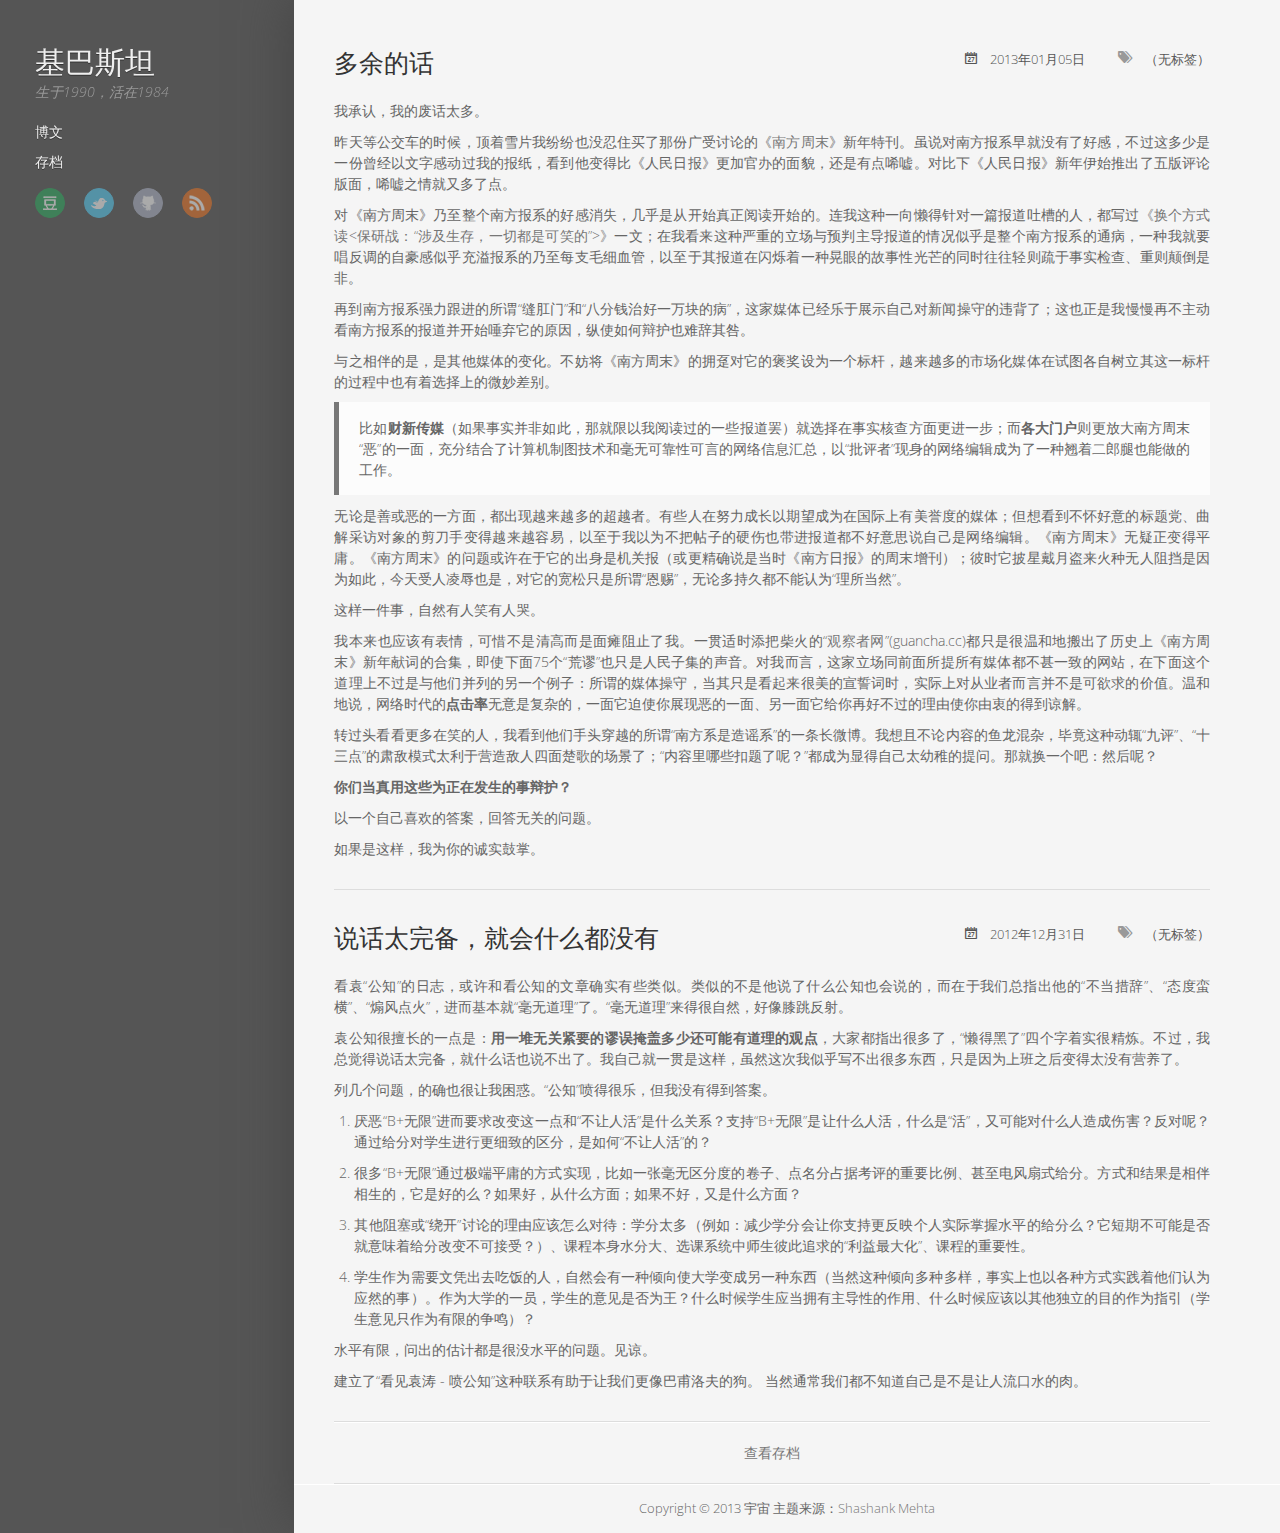
==== commit 12305442: "Site updated at 2013-01-05 17:58:31 UTC" ====
--- a/index.html
+++ b/index.html
@@ -7,7 +7,7 @@
 	<meta name="author" content="宇宙">
 
 	
-	<meta name="description" content="看袁“公知”的日志，或许和看公知的文章确实有些类似。类似的不是他说了什么公知也会说的，而在于我们总指出他的“不当措辞”、“态度蛮横”、“煽风点火”，进而基本就“毫无道理”了。“毫无道理”来得很自然，好像膝跳反射。 袁公知很擅长的一点是：用一堆无关紧要的谬误掩盖多少还可能有道理的观点， &hellip;">
+	<meta name="description" content="我承认，我的废话太多。 昨天等公交车的时候，顶着雪片我纷纷也没忍住买了那份广受讨论的《南方周末》新年特刊。虽说对南方报系早就没有了好感，不过这多少是一份曾经以文字感动过我的报纸，看到他变得比《人民日报》更加官办的面貌，还是有点唏嘘。对比下《人民日报》新年伊始推出了五版评论版面，唏嘘之情就又多了点 &hellip;">
 	
 
   <!-- http://t.co/dKP3o1e -->
@@ -18,7 +18,7 @@
 	<link href="/atom.xml" rel="alternate" title="基巴斯坦" type="application/atom+xml">
 	
 	<link rel="canonical" href="http://blanchsi.me/">
-	<link href="/favicon.png" rel="shortcut icon">
+	<link href="/favicon.jpg" rel="shortcut icon">
 	<link href="/stylesheets/screen.css" media="screen, projection" rel="stylesheet" type="text/css">
 	<!--[if lt IE 9]><script src="//html5shiv.googlecode.com/svn/trunk/html5.js"></script><![endif]-->
 	<script src="//ajax.googleapis.com/ajax/libs/jquery/1.7.2/jquery.min.js"></script>
@@ -120,6 +120,63 @@
   
 
 
+<time datetime="2013-01-05T23:47:00+08:00" pubdate data-updated="true">2013年01月05日</time></span>
+		<span class="tags">
+
+	（无标签）
+
+</span>
+		
+	</div>
+	<h1 class="title"><a href="/blog/2013/01/05/word-which-are-redundant/">多余的话</a></h1>
+	<div class="entry-content">
+		<p>我承认，我的废话太多。</p>
+
+<p>昨天等公交车的时候，顶着雪片我纷纷也没忍住买了那份广受讨论的《<a href="http://www.infzm.com/">南方周末</a>》新年特刊。虽说对南方报系早就没有了好感，不过这多少是一份曾经以文字感动过我的报纸，看到他变得比《人民日报》更加官办的面貌，还是有点唏嘘。对比下《人民日报》新年伊始推出了五版评论版面，唏嘘之情就又多了点。</p>
+
+<p>对《南方周末》乃至整个南方报系的好感消失，几乎是从开始真正阅读开始的。连我这种一向懒得针对一篇报道吐槽的人，都写过<a href="http://blog.renren.com/blog/240687579/809505671">《换个方式读&lt;保研战：“涉及生存，一切都是可笑的”>》</a>一文；在我看来这种严重的立场与预判主导报道的情况似乎是整个南方报系的通病，一种我就要唱反调的自豪感似乎充溢报系的乃至每支毛细血管，以至于其报道在闪烁着一种晃眼的故事性光芒的同时往往轻则疏于事实检查、重则颠倒是非。</p>
+
+<p>再到南方报系强力跟进的所谓“缝肛门”和“八分钱治好一万块的病”，这家媒体已经乐于展示自己对新闻操守的违背了；这也正是我慢慢再不主动看南方报系的报道并开始唾弃它的原因，纵使如何辩护也难辞其咎。</p>
+
+<p>与之相伴的是，是其他媒体的变化。不妨将《南方周末》的拥趸对它的褒奖设为一个标杆，越来越多的市场化媒体在试图各自树立其这一标杆的过程中也有着选择上的微妙差别。</p>
+
+<blockquote><p>比如<strong>财新传媒</strong>（如果事实并非如此，那就限以我阅读过的一些报道罢）就选择在事实核查方面更进一步；而<strong>各大门户</strong>则更放大南方周末“恶”的一面，充分结合了计算机制图技术和毫无可靠性可言的网络信息汇总，以“批评者”现身的网络编辑成为了一种翘着二郎腿也能做的工作。</p></blockquote>
+
+<p>无论是善或恶的一方面，都出现越来越多的超越者。有些人在努力成长以期望成为在国际上有美誉度的媒体；但想看到不怀好意的标题党、曲解采访对象的剪刀手变得越来越容易，以至于我以为不把帖子的硬伤也带进报道都不好意思说自己是网络编辑。《南方周末》无疑正变得平庸。《南方周末》的问题或许在于它的出身是机关报（或更精确说是当时《南方日报》的周末增刊）；彼时它披星戴月盗来火种无人阻挡是因为如此，今天受人凌辱也是，对它的宽松只是所谓“恩赐”，无论多持久都不能认为“理所当然”。</p>
+
+<p>这样一件事，自然有人笑有人哭。</p>
+
+<p>我本来也应该有表情，可惜不是清高而是面瘫阻止了我。一贯适时添把柴火的“<a href="http://guancha.cc">观察者网</a>”(guancha.cc)都只是很温和地搬出了历史上《南方周末》新年献词的合集，即使下面75个“荒谬”也只是人民子集的声音。对我而言，这家立场同前面所提所有媒体都不甚一致的网站，在下面这个道理上不过是与他们并列的另一个例子：所谓的媒体操守，当其只是看起来很美的宣誓词时，实际上对从业者而言并不是可欲求的价值。温和地说，网络时代的<strong>点击率</strong>无意是复杂的，一面它迫使你展现恶的一面、另一面它给你再好不过的理由使你由衷的得到谅解。</p>
+
+<p>转过头看看更多在笑的人，我看到他们手头穿越的所谓“南方系是造谣系”的一条长微博。我想且不论内容的鱼龙混杂，毕竟这种动辄“九评”、“十三点”的肃敌模式太利于营造敌人四面楚歌的场景了；“内容里哪些扣题了呢？”都成为显得自己太幼稚的提问。那就换一个吧：然后呢？</p>
+
+<p><strong>你们当真用这些为正在发生的事辩护？</strong></p>
+
+<p>以一个自己喜欢的答案，回答无关的问题。</p>
+
+<p>如果是这样，我为你的诚实鼓掌。</p>
+
+		
+		
+	</div>
+
+</article>
+
+
+    <article class="post">
+	<div class="meta">
+		<span class="date">
+
+
+
+
+
+
+
+
+  
+
+
 <time datetime="2012-12-31T23:22:00+08:00" pubdate data-updated="true">2012年12月31日</time></span>
 		<span class="tags">
 
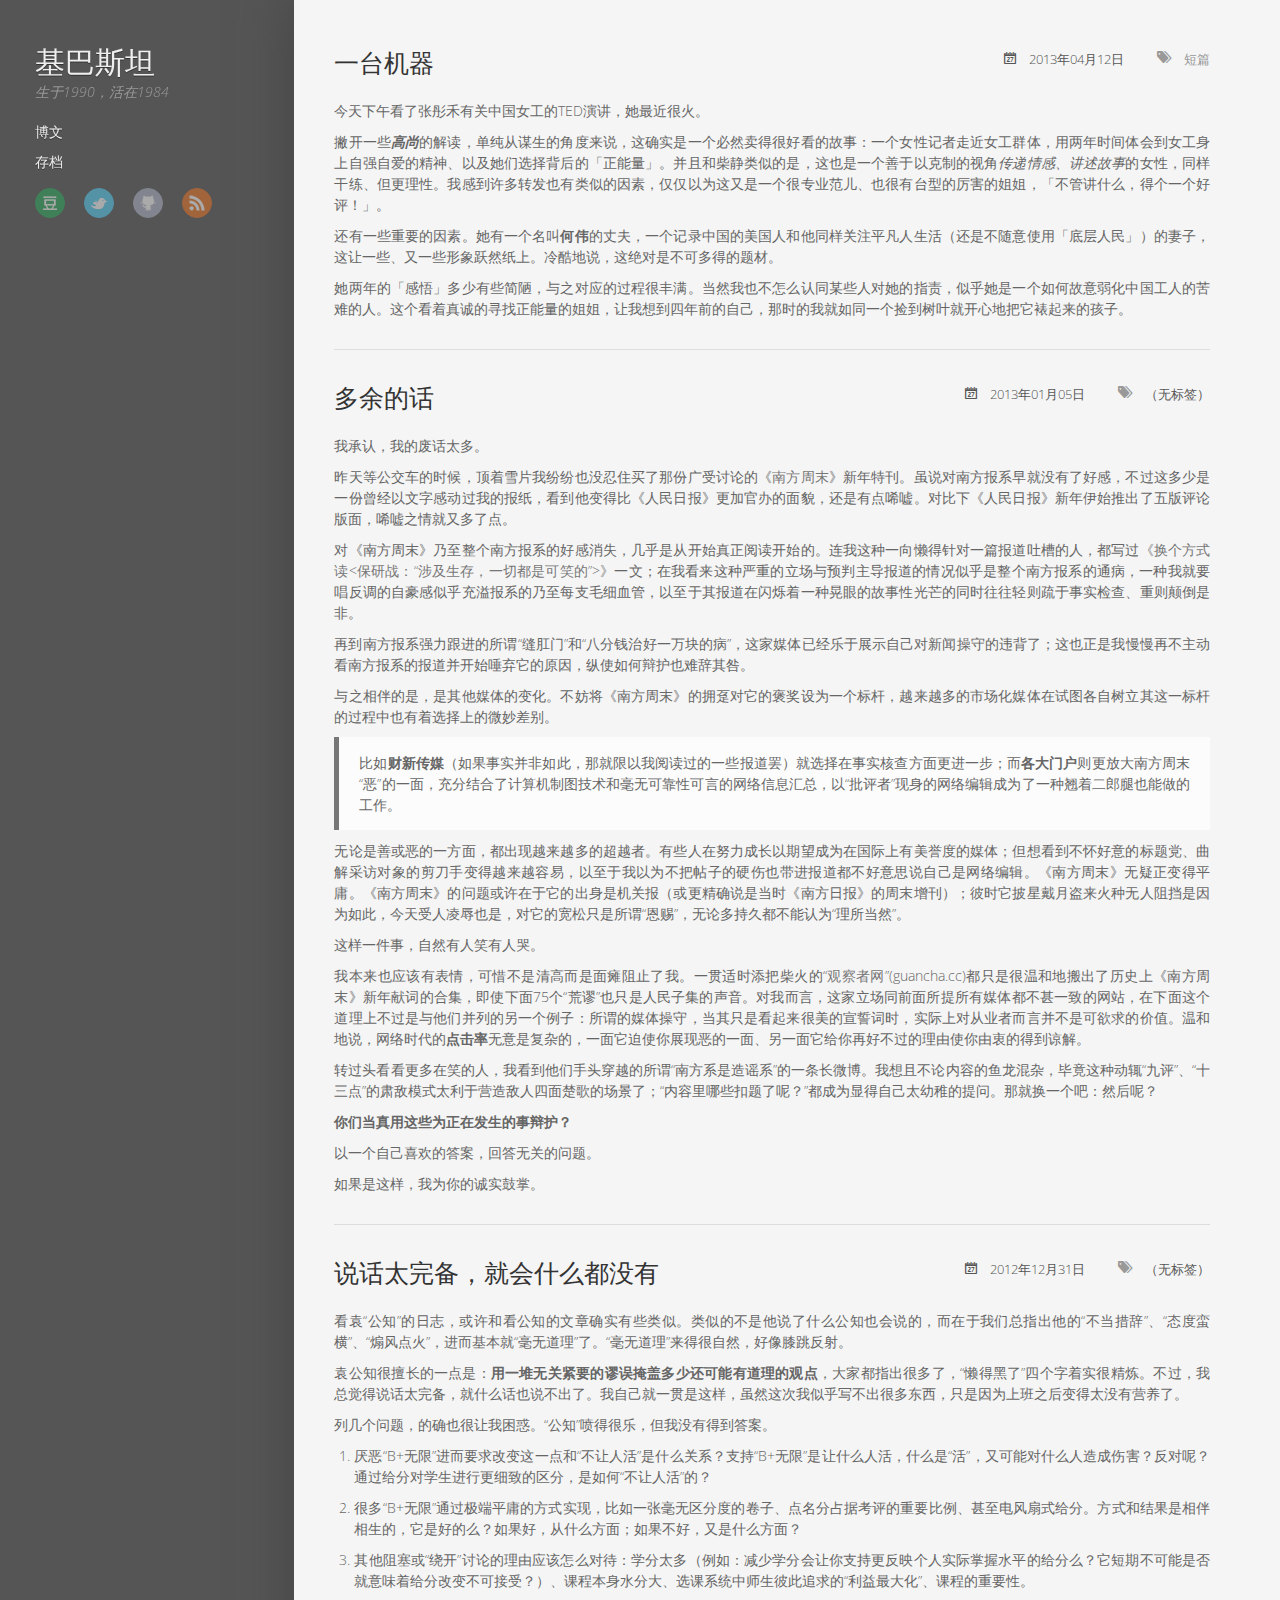
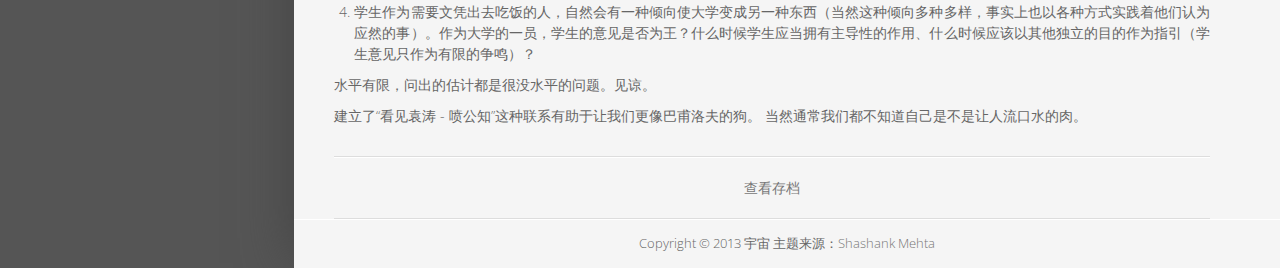
==== commit 2eab84ee: "Site updated at 2013-04-13 16:11:29 UTC" ====
--- a/index.html
+++ b/index.html
@@ -7,7 +7,7 @@
 	<meta name="author" content="宇宙">
 
 	
-	<meta name="description" content="我承认，我的废话太多。 昨天等公交车的时候，顶着雪片我纷纷也没忍住买了那份广受讨论的《南方周末》新年特刊。虽说对南方报系早就没有了好感，不过这多少是一份曾经以文字感动过我的报纸，看到他变得比《人民日报》更加官办的面貌，还是有点唏嘘。对比下《人民日报》新年伊始推出了五版评论版面，唏嘘之情就又多了点 &hellip;">
+	<meta name="description" content="今天下午看了张彤禾有关中国女工的TED演讲，她最近很火。 撇开一些高尚的解读，单纯从谋生的角度来说，这确实是一个必然卖得很好看的故事：一个女性记者走近女工群体，用两年时间体会到女工身上自强自爱的精神、以及她们选择背后的「正能量」。并且和柴静类似的是，这也是一个善于以克制的视角传递情感、 &hellip;">
 	
 
   <!-- http://t.co/dKP3o1e -->
@@ -120,6 +120,47 @@
   
 
 
+<time datetime="2013-04-12T01:13:00+08:00" pubdate data-updated="true">2013年04月12日</time></span>
+		<span class="tags">
+
+
+	<a class='category' href='/blog/categories/短篇/'>短篇</a>
+
+
+</span>
+		
+	</div>
+	<h1 class="title"><a href="/blog/2013/04/12/more-than-a-machine/">一台机器</a></h1>
+	<div class="entry-content">
+		<p>今天下午看了张彤禾有关中国女工的TED演讲，她最近很火。</p>
+
+<p>撇开一些<strong><em>高尚</em></strong>的解读，单纯从谋生的角度来说，这确实是一个必然卖得很好看的故事：一个女性记者走近女工群体，用两年时间体会到女工身上自强自爱的精神、以及她们选择背后的「正能量」。并且和柴静类似的是，这也是一个善于以克制的视角<em>传递情感、讲述故事</em>的女性，同样干练、但更理性。我感到许多转发也有类似的因素，仅仅以为这又是一个很专业范儿、也很有台型的厉害的姐姐，「不管讲什么，得个一个好评！」。</p>
+
+<p>还有一些重要的因素。她有一个名叫<strong>何伟</strong>的丈夫，一个记录中国的美国人和他同样关注平凡人生活（还是不随意使用「底层人民」）的妻子，这让一些、又一些形象跃然纸上。冷酷地说，这绝对是不可多得的题材。</p>
+
+<p>她两年的「感悟」多少有些简陋，与之对应的过程很丰满。当然我也不怎么认同某些人对她的指责，似乎她是一个如何故意弱化中国工人的苦难的人。这个看着真诚的寻找正能量的姐姐，让我想到四年前的自己，那时的我就如同一个捡到树叶就开心地把它裱起来的孩子。</p>
+
+		
+		
+	</div>
+
+</article>
+
+
+    <article class="post">
+	<div class="meta">
+		<span class="date">
+
+
+
+
+
+
+
+
+  
+
+
 <time datetime="2013-01-05T23:47:00+08:00" pubdate data-updated="true">2013年01月05日</time></span>
 		<span class="tags">
 
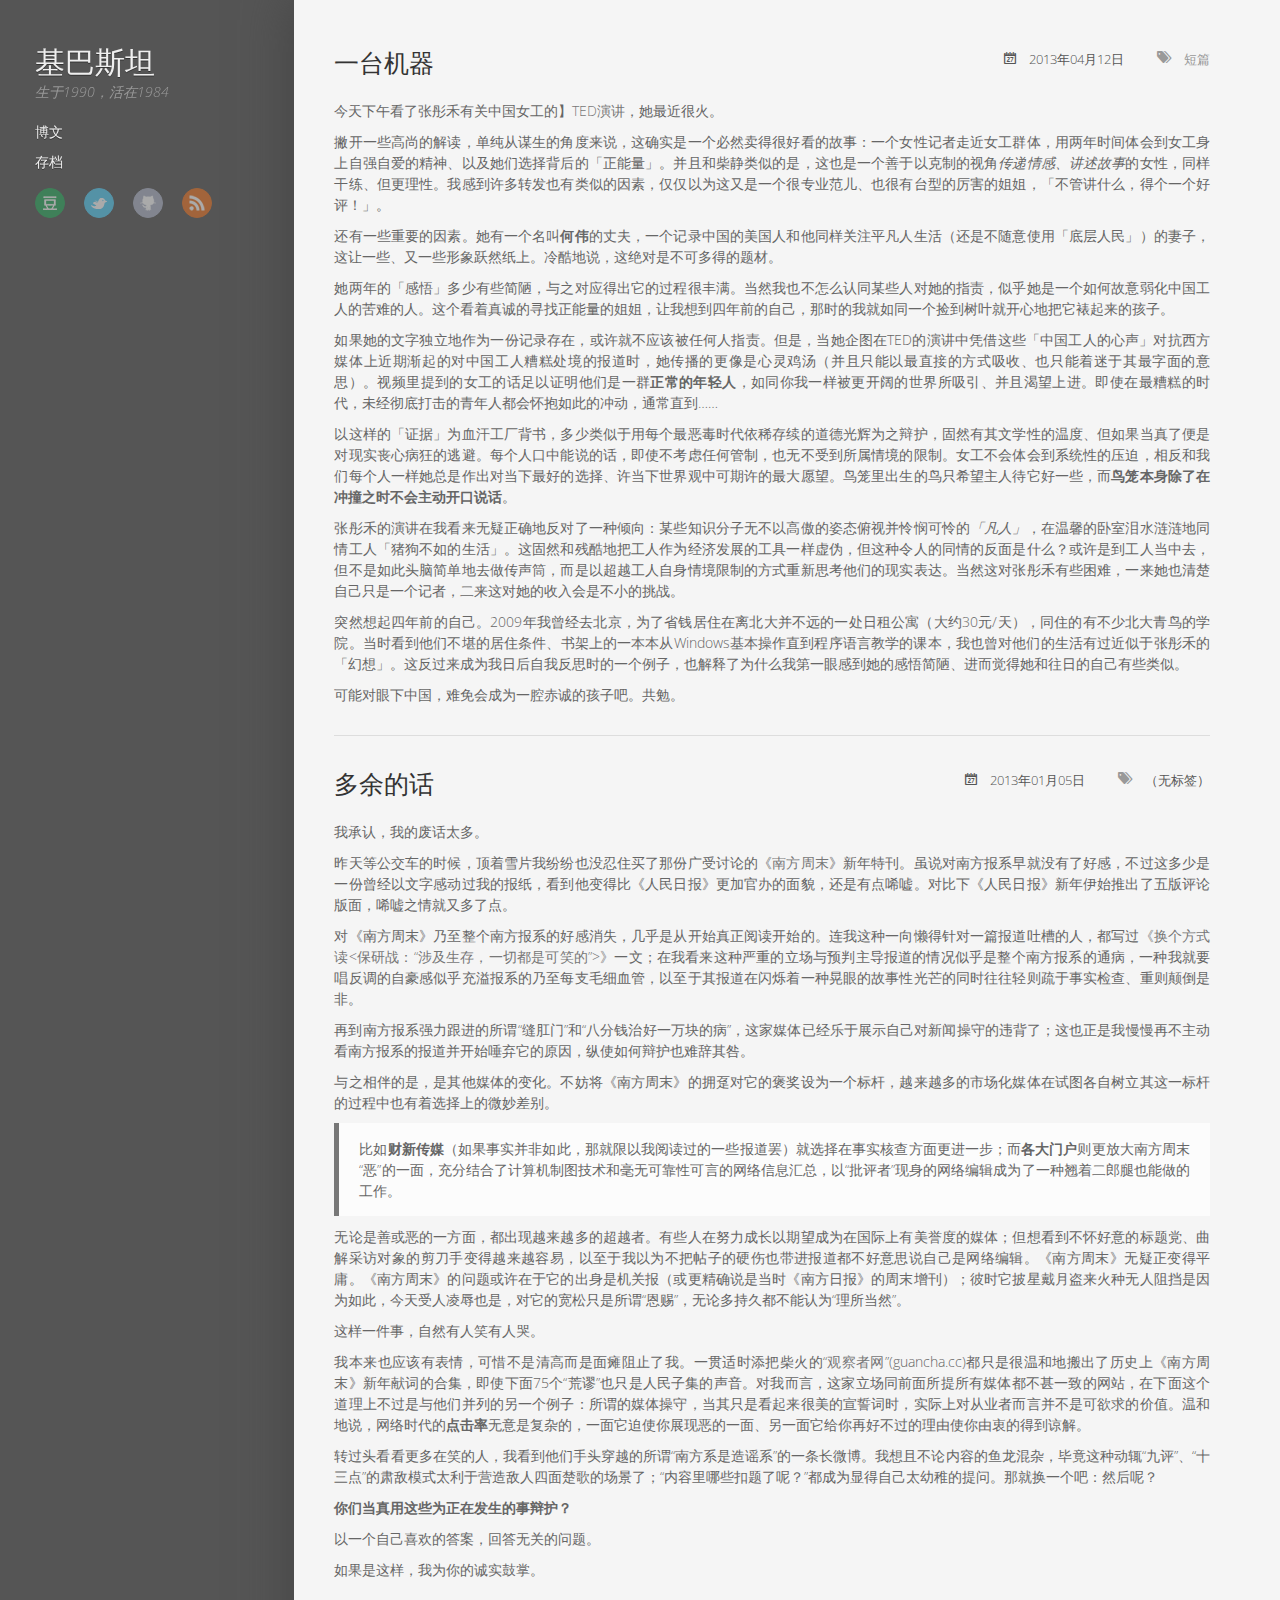
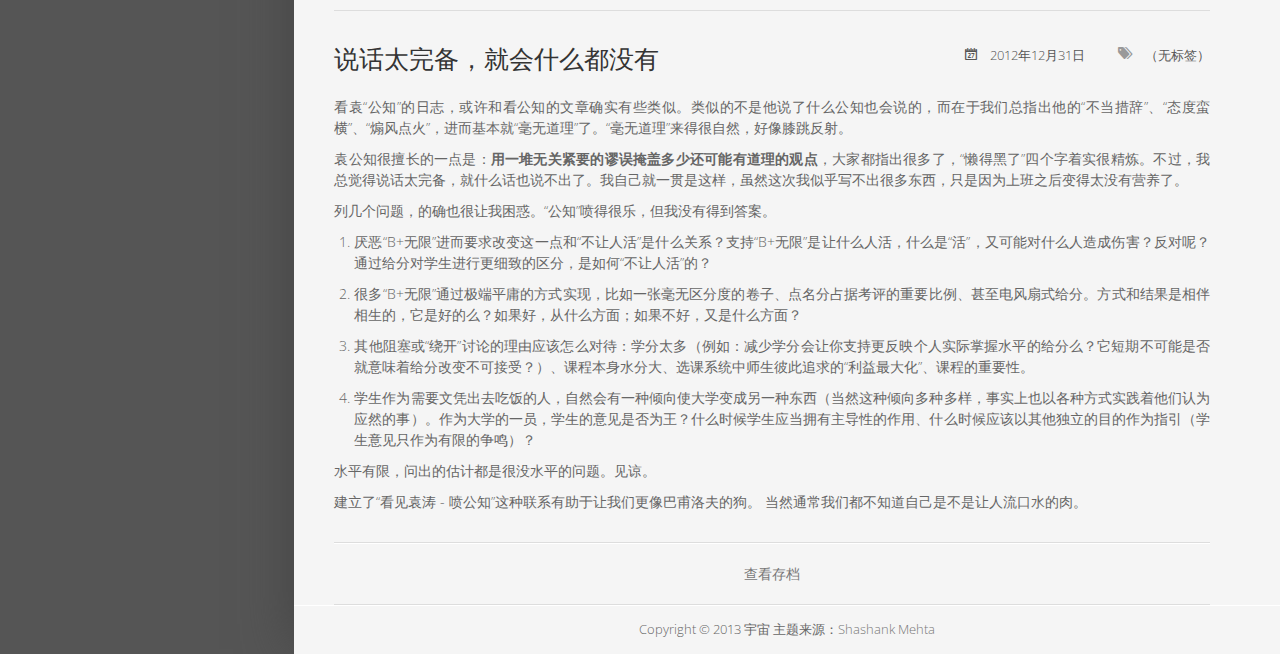
==== commit bb52d2ac: "Site updated at 2013-04-14 17:28:53 UTC" ====
--- a/index.html
+++ b/index.html
@@ -7,7 +7,7 @@
 	<meta name="author" content="宇宙">
 
 	
-	<meta name="description" content="今天下午看了张彤禾有关中国女工的TED演讲，她最近很火。 撇开一些高尚的解读，单纯从谋生的角度来说，这确实是一个必然卖得很好看的故事：一个女性记者走近女工群体，用两年时间体会到女工身上自强自爱的精神、以及她们选择背后的「正能量」。并且和柴静类似的是，这也是一个善于以克制的视角传递情感、 &hellip;">
+	<meta name="description" content="今天下午看了张彤禾有关中国女工的】TED演讲，她最近很火。 撇开一些高尚的解读，单纯从谋生的角度来说，这确实是一个必然卖得很好看的故事：一个女性记者走近女工群体，用两年时间体会到女工身上自强自爱的精神、以及她们选择背后的「正能量」。并且和柴静类似的是，这也是一个善于以克制的视角传递情感、 &hellip;">
 	
 
   <!-- http://t.co/dKP3o1e -->
@@ -132,13 +132,23 @@
 	</div>
 	<h1 class="title"><a href="/blog/2013/04/12/more-than-a-machine/">一台机器</a></h1>
 	<div class="entry-content">
-		<p>今天下午看了张彤禾有关中国女工的TED演讲，她最近很火。</p>
-
-<p>撇开一些<strong><em>高尚</em></strong>的解读，单纯从谋生的角度来说，这确实是一个必然卖得很好看的故事：一个女性记者走近女工群体，用两年时间体会到女工身上自强自爱的精神、以及她们选择背后的「正能量」。并且和柴静类似的是，这也是一个善于以克制的视角<em>传递情感、讲述故事</em>的女性，同样干练、但更理性。我感到许多转发也有类似的因素，仅仅以为这又是一个很专业范儿、也很有台型的厉害的姐姐，「不管讲什么，得个一个好评！」。</p>
+		<p>今天下午看了张彤禾有关中国女工的】<a href="http://v.youku.com/v_show/id_XNDY2MzI3NjMy.html">TED演讲</a>，她最近很火。</p>
+
+<p>撇开一些高尚的解读，单纯从谋生的角度来说，这确实是一个必然卖得很好看的故事：一个女性记者走近女工群体，用两年时间体会到女工身上自强自爱的精神、以及她们选择背后的「正能量」。并且和柴静类似的是，这也是一个善于以克制的视角<em>传递情感、讲述故事</em>的女性，同样干练、但更理性。我感到许多转发也有类似的因素，仅仅以为这又是一个很专业范儿、也很有台型的厉害的姐姐，「不管讲什么，得个一个好评！」。</p>
 
 <p>还有一些重要的因素。她有一个名叫<strong>何伟</strong>的丈夫，一个记录中国的美国人和他同样关注平凡人生活（还是不随意使用「底层人民」）的妻子，这让一些、又一些形象跃然纸上。冷酷地说，这绝对是不可多得的题材。</p>
 
-<p>她两年的「感悟」多少有些简陋，与之对应的过程很丰满。当然我也不怎么认同某些人对她的指责，似乎她是一个如何故意弱化中国工人的苦难的人。这个看着真诚的寻找正能量的姐姐，让我想到四年前的自己，那时的我就如同一个捡到树叶就开心地把它裱起来的孩子。</p>
+<p>她两年的「感悟」多少有些简陋，与之对应得出它的过程很丰满。当然我也不怎么认同某些人对她的指责，似乎她是一个如何故意弱化中国工人的苦难的人。这个看着真诚的寻找正能量的姐姐，让我想到四年前的自己，那时的我就如同一个捡到树叶就开心地把它裱起来的孩子。</p>
+
+<p>如果她的文字独立地作为一份记录存在，或许就不应该被任何人指责。但是，当她企图在TED的演讲中凭借这些「中国工人的心声」对抗西方媒体上近期渐起的对中国工人糟糕处境的报道时，她传播的更像是心灵鸡汤（并且只能以最直接的方式吸收、也只能着迷于其最字面的意思）。视频里提到的女工的话足以证明他们是一群<strong>正常的年轻人</strong>，如同你我一样被更开阔的世界所吸引、并且渴望上进。即使在最糟糕的时代，未经彻底打击的青年人都会怀抱如此的冲动，通常直到……</p>
+
+<p>以这样的「证据」为血汗工厂背书，多少类似于用每个最恶毒时代依稀存续的道德光辉为之辩护，固然有其文学性的温度、但如果当真了便是对现实丧心病狂的逃避。每个人口中能说的话，即使不考虑任何管制，也无不受到所属情境的限制。女工不会体会到系统性的压迫，相反和我们每个人一样她总是作出对当下最好的选择、许当下世界观中可期许的最大愿望。鸟笼里出生的鸟只希望主人待它好一些，而<strong>鸟笼本身除了在冲撞之时不会主动开口说话</strong>。</p>
+
+<p>张彤禾的演讲在我看来无疑正确地反对了一种倾向：某些知识分子无不以高傲的姿态俯视并怜悯可怜的<em>「凡人」</em>，在温馨的卧室泪水涟涟地同情工人「猪狗不如的生活」。这固然和残酷地把工人作为经济发展的工具一样虚伪，但这种令人的同情的反面是什么？或许是到工人当中去，但不是如此头脑简单地去做传声筒，而是以超越工人自身情境限制的方式重新思考他们的现实表达。当然这对张彤禾有些困难，一来她也清楚自己只是一个记者，二来这对她的收入会是不小的挑战。</p>
+
+<p>突然想起四年前的自己。2009年我曾经去北京，为了省钱居住在离北大并不远的一处日租公寓（大约30元/天），同住的有不少北大青鸟的学院。当时看到他们不堪的居住条件、书架上的一本本从Windows基本操作直到程序语言教学的课本，我也曾对他们的生活有过近似于张彤禾的「幻想」。这反过来成为我日后自我反思时的一个例子，也解释了为什么我第一眼感到她的感悟简陋、进而觉得她和往日的自己有些类似。</p>
+
+<p>可能对眼下中国，难免会成为一腔赤诚的孩子吧。共勉。</p>
 
 		
 		
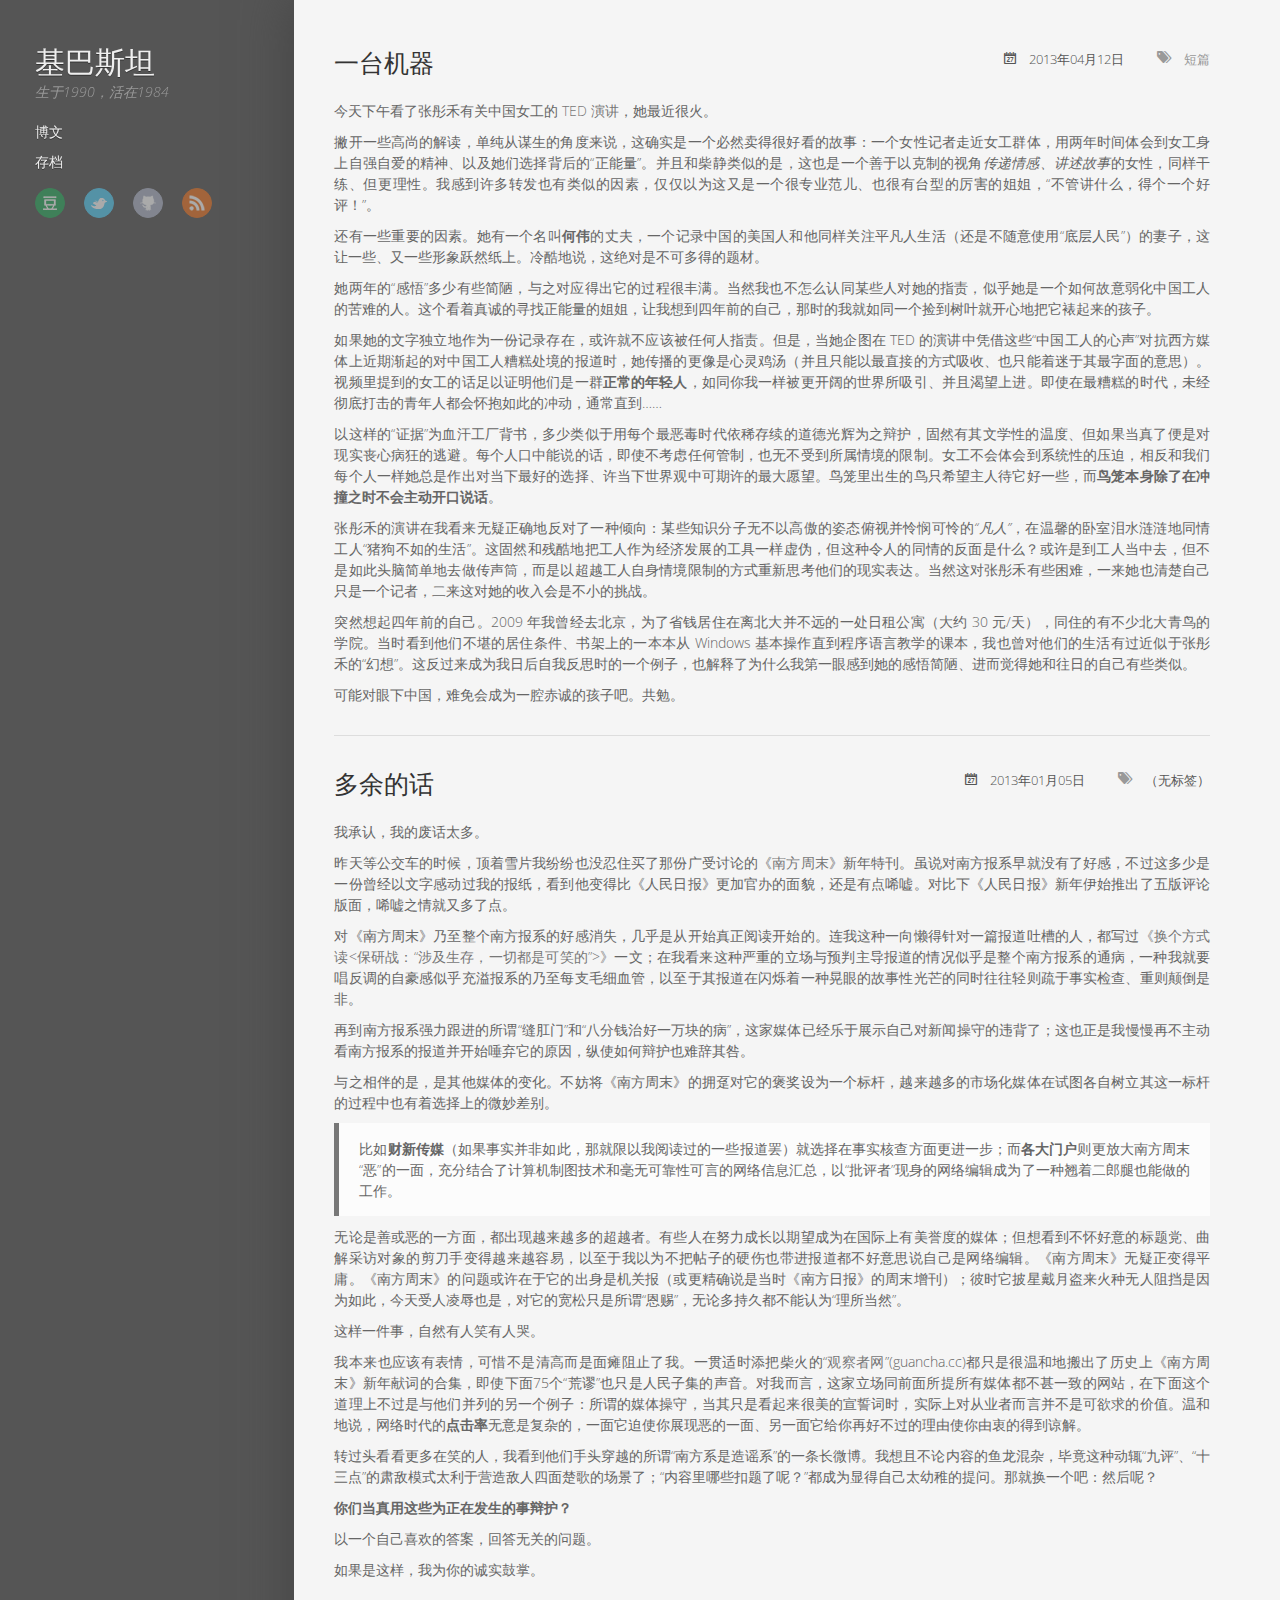
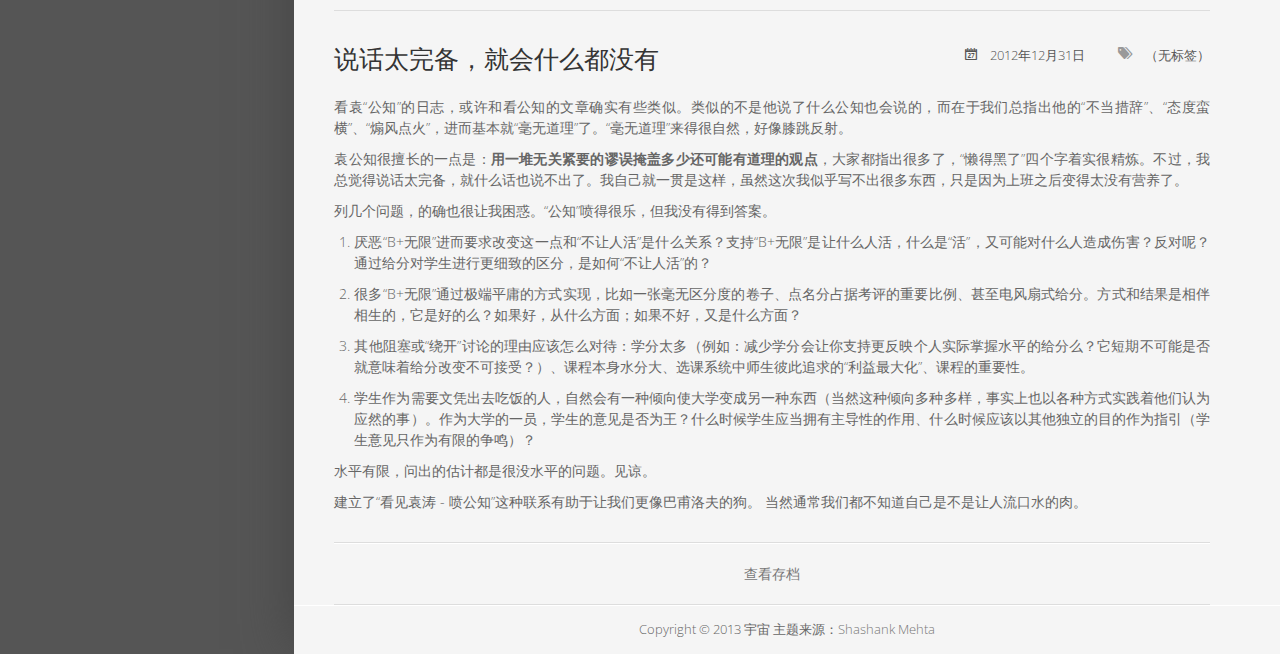
==== commit 6eec1150: "Site updated at 2013-09-27 02:03:32 UTC" ====
--- a/index.html
+++ b/index.html
@@ -7,7 +7,7 @@
 	<meta name="author" content="宇宙">
 
 	
-	<meta name="description" content="今天下午看了张彤禾有关中国女工的】TED演讲，她最近很火。 撇开一些高尚的解读，单纯从谋生的角度来说，这确实是一个必然卖得很好看的故事：一个女性记者走近女工群体，用两年时间体会到女工身上自强自爱的精神、以及她们选择背后的「正能量」。并且和柴静类似的是，这也是一个善于以克制的视角传递情感、 &hellip;">
+	<meta name="description" content="今天下午看了张彤禾有关中国女工的 TED 演讲，她最近很火。 撇开一些高尚的解读，单纯从谋生的角度来说，这确实是一个必然卖得很好看的故事：一个女性记者走近女工群体，用两年时间体会到女工身上自强自爱的精神、以及她们选择背后的“正能量”。并且和柴静类似的是，这也是一个善于以克制的视角传递情感、 &hellip;">
 	
 
   <!-- http://t.co/dKP3o1e -->
@@ -132,21 +132,21 @@
 	</div>
 	<h1 class="title"><a href="/blog/2013/04/12/more-than-a-machine/">一台机器</a></h1>
 	<div class="entry-content">
-		<p>今天下午看了张彤禾有关中国女工的】<a href="http://v.youku.com/v_show/id_XNDY2MzI3NjMy.html">TED演讲</a>，她最近很火。</p>
-
-<p>撇开一些高尚的解读，单纯从谋生的角度来说，这确实是一个必然卖得很好看的故事：一个女性记者走近女工群体，用两年时间体会到女工身上自强自爱的精神、以及她们选择背后的「正能量」。并且和柴静类似的是，这也是一个善于以克制的视角<em>传递情感、讲述故事</em>的女性，同样干练、但更理性。我感到许多转发也有类似的因素，仅仅以为这又是一个很专业范儿、也很有台型的厉害的姐姐，「不管讲什么，得个一个好评！」。</p>
-
-<p>还有一些重要的因素。她有一个名叫<strong>何伟</strong>的丈夫，一个记录中国的美国人和他同样关注平凡人生活（还是不随意使用「底层人民」）的妻子，这让一些、又一些形象跃然纸上。冷酷地说，这绝对是不可多得的题材。</p>
-
-<p>她两年的「感悟」多少有些简陋，与之对应得出它的过程很丰满。当然我也不怎么认同某些人对她的指责，似乎她是一个如何故意弱化中国工人的苦难的人。这个看着真诚的寻找正能量的姐姐，让我想到四年前的自己，那时的我就如同一个捡到树叶就开心地把它裱起来的孩子。</p>
-
-<p>如果她的文字独立地作为一份记录存在，或许就不应该被任何人指责。但是，当她企图在TED的演讲中凭借这些「中国工人的心声」对抗西方媒体上近期渐起的对中国工人糟糕处境的报道时，她传播的更像是心灵鸡汤（并且只能以最直接的方式吸收、也只能着迷于其最字面的意思）。视频里提到的女工的话足以证明他们是一群<strong>正常的年轻人</strong>，如同你我一样被更开阔的世界所吸引、并且渴望上进。即使在最糟糕的时代，未经彻底打击的青年人都会怀抱如此的冲动，通常直到……</p>
-
-<p>以这样的「证据」为血汗工厂背书，多少类似于用每个最恶毒时代依稀存续的道德光辉为之辩护，固然有其文学性的温度、但如果当真了便是对现实丧心病狂的逃避。每个人口中能说的话，即使不考虑任何管制，也无不受到所属情境的限制。女工不会体会到系统性的压迫，相反和我们每个人一样她总是作出对当下最好的选择、许当下世界观中可期许的最大愿望。鸟笼里出生的鸟只希望主人待它好一些，而<strong>鸟笼本身除了在冲撞之时不会主动开口说话</strong>。</p>
-
-<p>张彤禾的演讲在我看来无疑正确地反对了一种倾向：某些知识分子无不以高傲的姿态俯视并怜悯可怜的<em>「凡人」</em>，在温馨的卧室泪水涟涟地同情工人「猪狗不如的生活」。这固然和残酷地把工人作为经济发展的工具一样虚伪，但这种令人的同情的反面是什么？或许是到工人当中去，但不是如此头脑简单地去做传声筒，而是以超越工人自身情境限制的方式重新思考他们的现实表达。当然这对张彤禾有些困难，一来她也清楚自己只是一个记者，二来这对她的收入会是不小的挑战。</p>
-
-<p>突然想起四年前的自己。2009年我曾经去北京，为了省钱居住在离北大并不远的一处日租公寓（大约30元/天），同住的有不少北大青鸟的学院。当时看到他们不堪的居住条件、书架上的一本本从Windows基本操作直到程序语言教学的课本，我也曾对他们的生活有过近似于张彤禾的「幻想」。这反过来成为我日后自我反思时的一个例子，也解释了为什么我第一眼感到她的感悟简陋、进而觉得她和往日的自己有些类似。</p>
+		<p>今天下午看了张彤禾有关中国女工的 <a href="http://v.youku.com/v_show/id_XNDY2MzI3NjMy.html">TED 演讲</a>，她最近很火。</p>
+
+<p>撇开一些高尚的解读，单纯从谋生的角度来说，这确实是一个必然卖得很好看的故事：一个女性记者走近女工群体，用两年时间体会到女工身上自强自爱的精神、以及她们选择背后的“正能量”。并且和柴静类似的是，这也是一个善于以克制的视角<em>传递情感、讲述故事</em>的女性，同样干练、但更理性。我感到许多转发也有类似的因素，仅仅以为这又是一个很专业范儿、也很有台型的厉害的姐姐，“不管讲什么，得个一个好评！”。</p>
+
+<p>还有一些重要的因素。她有一个名叫<strong>何伟</strong>的丈夫，一个记录中国的美国人和他同样关注平凡人生活（还是不随意使用“底层人民”）的妻子，这让一些、又一些形象跃然纸上。冷酷地说，这绝对是不可多得的题材。</p>
+
+<p>她两年的“感悟”多少有些简陋，与之对应得出它的过程很丰满。当然我也不怎么认同某些人对她的指责，似乎她是一个如何故意弱化中国工人的苦难的人。这个看着真诚的寻找正能量的姐姐，让我想到四年前的自己，那时的我就如同一个捡到树叶就开心地把它裱起来的孩子。</p>
+
+<p>如果她的文字独立地作为一份记录存在，或许就不应该被任何人指责。但是，当她企图在 TED 的演讲中凭借这些“中国工人的心声”对抗西方媒体上近期渐起的对中国工人糟糕处境的报道时，她传播的更像是心灵鸡汤（并且只能以最直接的方式吸收、也只能着迷于其最字面的意思）。视频里提到的女工的话足以证明他们是一群<strong>正常的年轻人</strong>，如同你我一样被更开阔的世界所吸引、并且渴望上进。即使在最糟糕的时代，未经彻底打击的青年人都会怀抱如此的冲动，通常直到……</p>
+
+<p>以这样的“证据”为血汗工厂背书，多少类似于用每个最恶毒时代依稀存续的道德光辉为之辩护，固然有其文学性的温度、但如果当真了便是对现实丧心病狂的逃避。每个人口中能说的话，即使不考虑任何管制，也无不受到所属情境的限制。女工不会体会到系统性的压迫，相反和我们每个人一样她总是作出对当下最好的选择、许当下世界观中可期许的最大愿望。鸟笼里出生的鸟只希望主人待它好一些，而<strong>鸟笼本身除了在冲撞之时不会主动开口说话</strong>。</p>
+
+<p>张彤禾的演讲在我看来无疑正确地反对了一种倾向：某些知识分子无不以高傲的姿态俯视并怜悯可怜的<em>“凡人”</em>，在温馨的卧室泪水涟涟地同情工人“猪狗不如的生活”。这固然和残酷地把工人作为经济发展的工具一样虚伪，但这种令人的同情的反面是什么？或许是到工人当中去，但不是如此头脑简单地去做传声筒，而是以超越工人自身情境限制的方式重新思考他们的现实表达。当然这对张彤禾有些困难，一来她也清楚自己只是一个记者，二来这对她的收入会是不小的挑战。</p>
+
+<p>突然想起四年前的自己。2009 年我曾经去北京，为了省钱居住在离北大并不远的一处日租公寓（大约 30 元/天），同住的有不少北大青鸟的学院。当时看到他们不堪的居住条件、书架上的一本本从 Windows 基本操作直到程序语言教学的课本，我也曾对他们的生活有过近似于张彤禾的“幻想”。这反过来成为我日后自我反思时的一个例子，也解释了为什么我第一眼感到她的感悟简陋、进而觉得她和往日的自己有些类似。</p>
 
 <p>可能对眼下中国，难免会成为一腔赤诚的孩子吧。共勉。</p>
 
